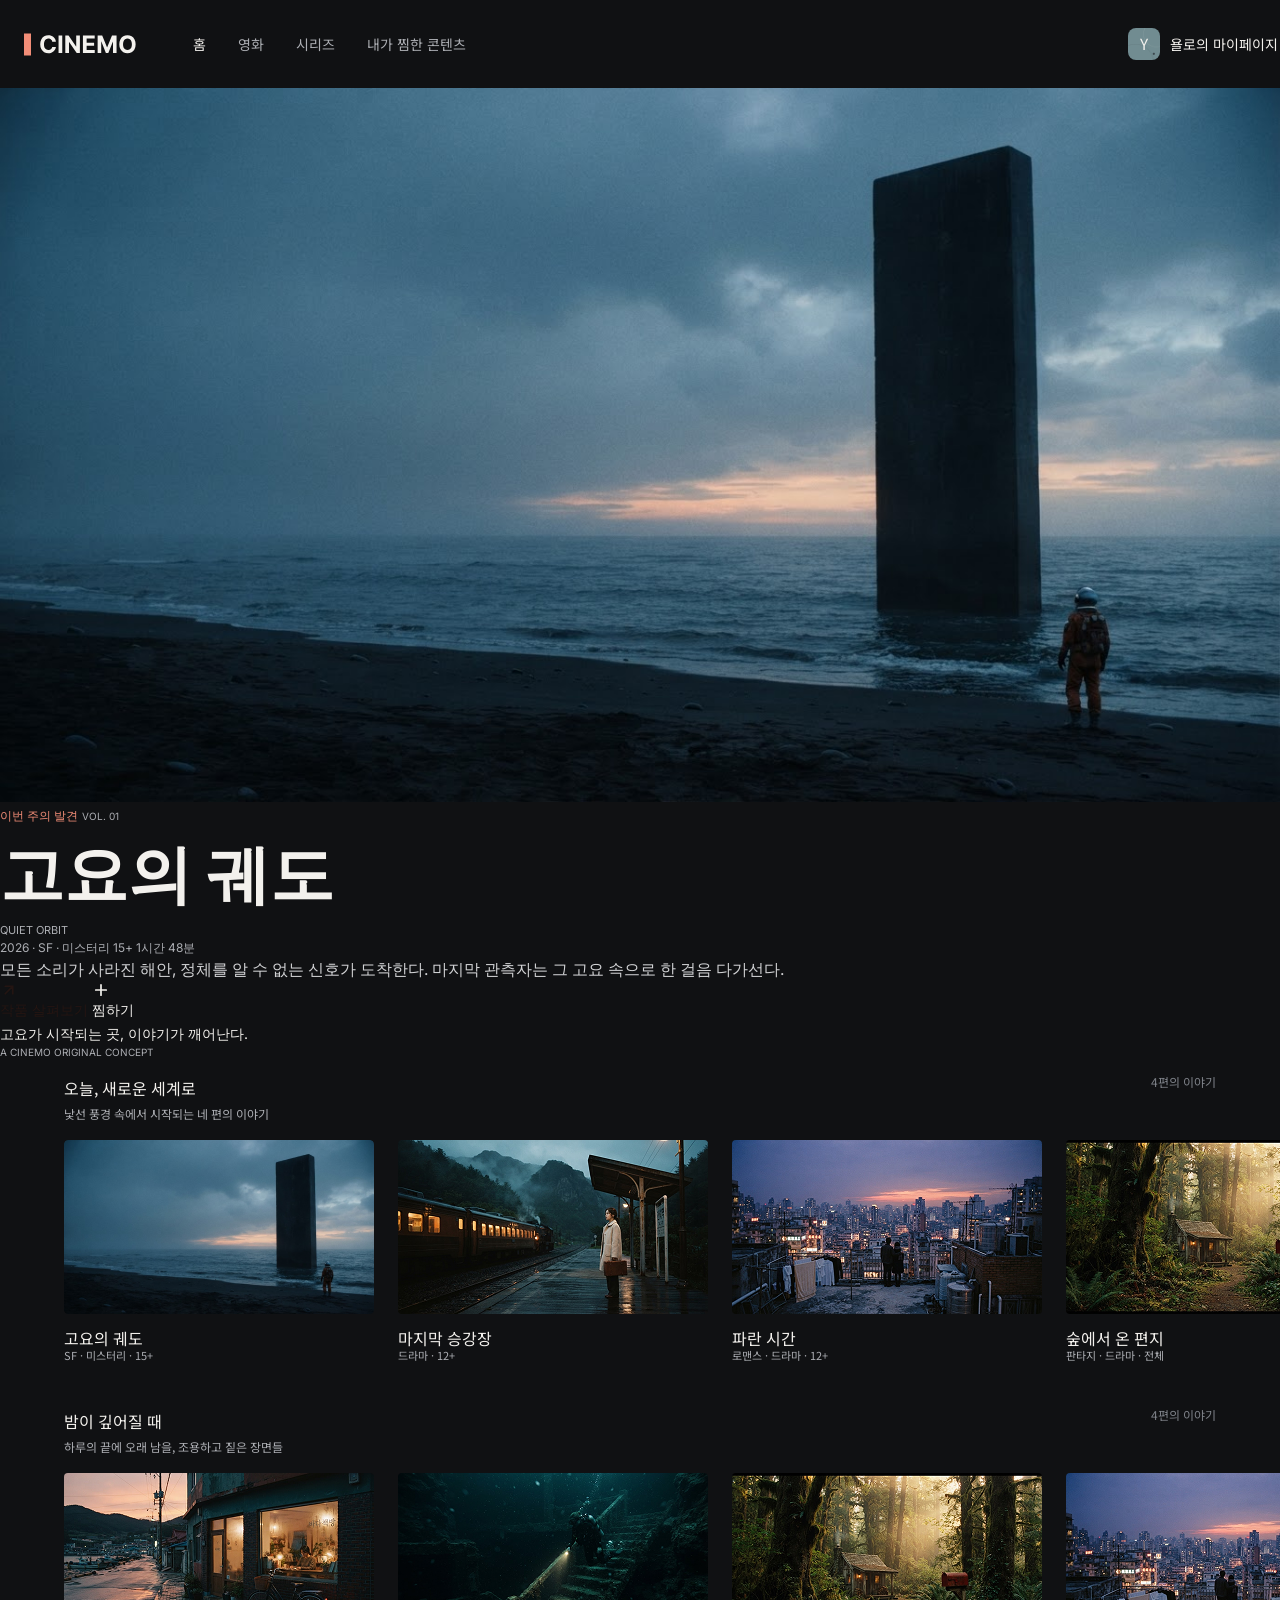
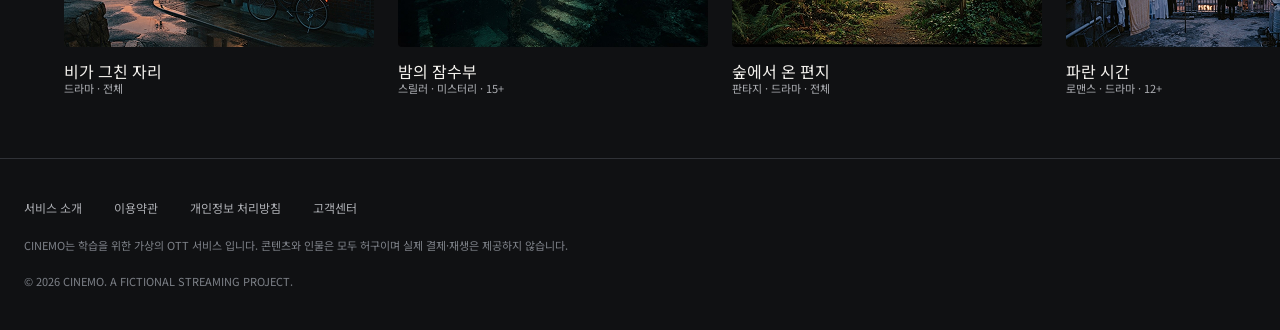
==== index.html @ ec663a76 "Merge pull request #56 from heatherous9/feature/revise4 Feature/revise4" ====
<!doctype html>
<html lang="ko">
  <head>
    <meta charset="UTF-8" />
    <meta name="viewport" content="width=device-width, initial-scale=1.0" />
    <title>Cinemo - Home</title>
    <link rel="stylesheet" href="./styles/reset.css" />
    <link rel="stylesheet" href="./styles/style.css" />
    <link rel="preconnect" href="https://fonts.googleapis.com" />
    <link rel="preconnect" href="https://fonts.gstatic.com/" crossorigin />
    <link
      href="https://fonts.googleapis.com/css2?family=Noto+Sans+KR:wght@400;500;600;700&display=swap"
      rel="stylesheet"
    />
    <link
      href="https://fonts.googleapis.com/css2?family=Inter:wght@400;500;600;700&display=swap"
      rel="stylesheet"
    />
  </head>
  <body>
    <header class="header">
      <div class="header-inner-container">
        <div class="header-head">
          <h1>
            <a href="./index.html" class="logo">
              <svg
                width="113"
                height="29"
                viewBox="0 0 113 29"
                fill="none"
                xmlns="http://www.w3.org/2000/svg"
              >
                <g clip-path="url(#clip0_2_7494)">
                  <rect y="3.5" width="7" height="22" fill="#F28D77" />
                  <path
                    d="M31.9176 11.6562H28.1847C28.1165 11.1733 27.9773 10.7443 27.767 10.3693C27.5568 9.98864 27.2869 9.66477 26.9574 9.39773C26.6278 9.13068 26.2472 8.92614 25.8153 8.78409C25.3892 8.64205 24.9261 8.57102 24.4261 8.57102C23.5227 8.57102 22.7358 8.79545 22.0653 9.24432C21.3949 9.6875 20.875 10.3352 20.5057 11.1875C20.1364 12.0341 19.9517 13.0625 19.9517 14.2727C19.9517 15.517 20.1364 16.5625 20.5057 17.4091C20.8807 18.2557 21.4034 18.8949 22.0739 19.3267C22.7443 19.7585 23.5199 19.9744 24.4006 19.9744C24.8949 19.9744 25.3523 19.9091 25.7727 19.7784C26.1989 19.6477 26.5767 19.4574 26.9062 19.2074C27.2358 18.9517 27.5085 18.642 27.7244 18.2784C27.946 17.9148 28.0994 17.5 28.1847 17.0341L31.9176 17.0511C31.821 17.8523 31.5795 18.625 31.1932 19.3693C30.8125 20.108 30.2983 20.7699 29.6506 21.3551C29.0085 21.9347 28.2415 22.3949 27.3494 22.7358C26.4631 23.071 25.4602 23.2386 24.3409 23.2386C22.7841 23.2386 21.392 22.8864 20.1648 22.1818C18.9432 21.4773 17.9773 20.4574 17.267 19.1222C16.5625 17.7869 16.2102 16.1705 16.2102 14.2727C16.2102 12.3693 16.5682 10.75 17.2841 9.41477C18 8.07955 18.9716 7.0625 20.1989 6.36364C21.4261 5.65909 22.8068 5.30682 24.3409 5.30682C25.3523 5.30682 26.2898 5.44886 27.1534 5.73295C28.0227 6.01705 28.7926 6.43182 29.4631 6.97727C30.1335 7.51704 30.679 8.17898 31.0994 8.96307C31.5256 9.74716 31.7983 10.6449 31.9176 11.6562ZM38.2543 5.54545V23H34.5639V5.54545H38.2543ZM55.8899 5.54545V23H52.7024L45.1087 12.0142H44.9808V23H41.2905V5.54545H44.5291L52.0632 16.5227H52.2166V5.54545H55.8899ZM58.9389 23V5.54545H70.7003V8.58807H62.6293V12.7472H70.0952V15.7898H62.6293V19.9574H70.7344V23H58.9389ZM73.6342 5.54545H78.1854L82.9922 17.2727H83.1967L88.0035 5.54545H92.5547V23H88.9751V11.6392H88.8303L84.3132 22.9148H81.8757L77.3587 11.5966H77.2138V23H73.6342V5.54545ZM111.635 14.2727C111.635 16.1761 111.274 17.7955 110.553 19.1307C109.837 20.4659 108.859 21.4858 107.621 22.1903C106.388 22.8892 105.001 23.2386 103.462 23.2386C101.911 23.2386 100.518 22.8864 99.2855 22.1818C98.0526 21.4773 97.0781 20.4574 96.3622 19.1222C95.6463 17.7869 95.2884 16.1705 95.2884 14.2727C95.2884 12.3693 95.6463 10.75 96.3622 9.41477C97.0781 8.07955 98.0526 7.0625 99.2855 6.36364C100.518 5.65909 101.911 5.30682 103.462 5.30682C105.001 5.30682 106.388 5.65909 107.621 6.36364C108.859 7.0625 109.837 8.07955 110.553 9.41477C111.274 10.75 111.635 12.3693 111.635 14.2727ZM107.893 14.2727C107.893 13.0398 107.709 12 107.339 11.1534C106.976 10.3068 106.462 9.66477 105.797 9.22727C105.132 8.78977 104.354 8.57102 103.462 8.57102C102.57 8.57102 101.791 8.78977 101.126 9.22727C100.462 9.66477 99.9446 10.3068 99.5753 11.1534C99.2116 12 99.0298 13.0398 99.0298 14.2727C99.0298 15.5057 99.2116 16.5455 99.5753 17.392C99.9446 18.2386 100.462 18.8807 101.126 19.3182C101.791 19.7557 102.57 19.9744 103.462 19.9744C104.354 19.9744 105.132 19.7557 105.797 19.3182C106.462 18.8807 106.976 18.2386 107.339 17.392C107.709 16.5455 107.893 15.5057 107.893 14.2727Z"
                    fill="#F3F1ED"
                  />
                </g>
                <defs>
                  <clipPath id="clip0_2_7494">
                    <rect width="113" height="29" fill="white" />
                  </clipPath>
                </defs>
              </svg>
            </a>
          </h1>
          <nav class="main-list">
            <ul>
              <li><a href="./index.html">홈</a></li>
              <li><a href="#">영화</a></li>
              <li><a href="#">시리즈</a></li>
              <li><a href="./mypage.html">내가 찜한 콘텐츠</a></li>
            </ul>
          </nav>
        </div>
        <div class="main-mypage">
          <a href="./mypage.html" class="mypages">
            <div class="pageimg">
              <img src="./assets/avatar.png" alt="" class="mypageimg" />
              <p>Y</p>
            </div>
            <p>욜로의 마이페이지</p>
          </a>
        </div>
      </div>
    </header>
    <main>
      <section class="hero">
        <img
          class="hero-image"
          src="./assets/main-banner.jpg"
          alt="검은 구조물이 바다 위에 서 있는 영화 메인 이미지"
        />
        <div class="week">
          <span>이번 주의 발견</span>
          <span>VOL. 01</span>
        </div>

        <div class="hero-content">
          <h2>고요의 궤도</h2>
          <p>QUIET ORBIT</p>
        </div>

        <div class="hero-intro">
          <span>2026 · SF · 미스터리</span>
          <span>15+</span>
          <span>1시간 48분</span>
        </div>

        <p class="topic">
          모든 소리가 사라진 해안, 정체를 알 수 없는 신호가 도착한다. 마지막
          관측자는 그 고요 속으로 한 걸음 다가선다.
        </p>

        <div class="two-button">
          <button type="button" class="one-tton">
            <svg
              width="18"
              height="18"
              viewBox="0 0 18 18"
              fill="none"
              xmlns="http://www.w3.org/2000/svg"
            >
              <path
                d="M12.7494 12.7494V5.2506H5.25061M12.7494 5.2506L5.25061 12.7494"
                stroke-width="1.7"
                stroke-linecap="round"
                stroke="#241512"
              />
            </svg>
            작품 살펴보기
          </button>
          <button type="button" class="tow-tton">
            <svg
              width="18"
              height="18"
              viewBox="0 0 18 18"
              fill="none"
              xmlns="http://www.w3.org/2000/svg"
            >
              <path
                d="M3.74939 9H8.99999M8.99999 9H14.2506M8.99999 9V3.7494M8.99999 9V14.2506"
                stroke-width="1.7"
                stroke-linecap="round"
                stroke="#F3F1ED"
              />
            </svg>
            찜하기
          </button>
        </div>

        <div class="quiet-story">
          <span>고요가 시작되는 곳, 이야기가 깨어난다.</span>
          <p>A CINEMO ORIGINAL CONCEPT</p>
        </div>
      </section>
      <section class="collections">
        <div class="collection-group">
          <div class="collection-heading">
            <div>
              <h3>오늘, 새로운 세계로</h3>
              <p>낯선 풍경 속에서 시작되는 네 편의 이야기</p>
            </div>
            <span>4편의 이야기</span>
          </div>

          <ul class="collection-list">
            <li class="collection-item">
              <img src="./assets/quiet-orbit.png" alt="고요의 궤도" />
              <h4>고요의 궤도</h4>
              <p>SF · 미스터리 · 15+</p>
            </li>

            <li class="collection-item">
              <img src="./assets/last-station.png" alt="마지막 승강장" />
              <h4>마지막 승강장</h4>
              <p>드라마 · 12+</p>
            </li>

            <li class="collection-item">
              <img src="./assets/blue-time.png" alt="파란 시간" />
              <h4>파란 시간</h4>
              <p>로맨스 · 드라마 · 12+</p>
            </li>

            <li class="collection-item">
              <img src="./assets/forest-letter.png" alt="숲에서 온 편지" />
              <h4>숲에서 온 편지</h4>
              <p>판타지 · 드라마 · 전체</p>
            </li>
          </ul>
        </div>

        <div class="collection-group">
          <div class="collection-heading">
            <div>
              <h3>밤이 깊어질 때</h3>
              <p>하루의 끝에 오래 남을, 조용하고 짙은 장면들</p>
            </div>
            <span>4편의 이야기</span>
          </div>

          <ul class="collection-list">
            <li class="collection-item">
              <img src="./assets/rainy-street.png" alt="비가 그친 자리" />
              <h4>비가 그친 자리</h4>
              <p>드라마 · 전체</p>
            </li>

            <li class="collection-item">
              <img src="./assets/night-driver.png" alt="밤의 잠수부" />
              <h4>밤의 잠수부</h4>
              <p>스릴러 · 미스터리 · 15+</p>
            </li>

            <li class="collection-item">
              <img src="./assets/forest-letter.png" alt="숲에서 온 편지" />
              <h4>숲에서 온 편지</h4>
              <p>판타지 · 드라마 · 전체</p>
            </li>

            <li class="collection-item">
              <img src="./assets/blue-time.png" alt="파란 시간" />
              <h4>파란 시간</h4>
              <p>로맨스 · 드라마 · 12+</p>
            </li>
          </ul>
        </div>
      </section>
    </main>
    <footer id="footer">
      <div class="footer-container">
        <nav class="footer-list">
          <ul>
            <li><a href="#">서비스 소개</a></li>
            <li><a href="#">이용약관</a></li>
            <li><a href="#">개인정보 처리방침</a></li>
            <li><a href="#">고객센터</a></li>
          </ul>
        </nav>
        <p>
          CINEMO는 학습을 위한 가상의 OTT 서비스 입니다. 콘텐츠와 인물은 모두
          허구이며 실제 결제·재생은 제공하지 않습니다.
        </p>
        <p>© 2026 CINEMO. A FICTIONAL STREAMING PROJECT.</p>
      </div>
    </footer>
  </body>
</html>
---- styles/style.css ----
:root {
  --max-width: 1314px;
}

.header {
  padding: 0 24px;
}
.header-inner-container {
  display: flex;
  align-items: center;
  justify-content: space-between;
  max-width: var(--max-width);
  width: 100%;
  margin: 0 auto;
  gap: 56px;
  height: 88px;
}
.header-head {
  display: flex;
  align-items: center;
  width: 100%;
  gap: 56px;
}
.main-list ul {
  display: flex;
  align-items: center;
  font-size: 14px;
  gap: 32px;
  list-style: none;
  padding: 0;
  margin: 0;
  color: #acaeb3;
  font-family: Noto Sans KR;
}

.main-list li:first-child a {
  color: #f3f1ed;
}
.main-list a {
  color: inherit;
  text-decoration: none;
}
.main-list a:hover {
  color: #f3f1ed;
  text-decoration: none;
}
.mypages {
  list-style: none;
  color: #f3f1ed;
  font-family: Noto Sans KR;
  font-size: 14px;
}
.main-mypage a {
  display: flex;
  align-items: center;
  gap: 10px;
  text-decoration: none;
}
.main-mypage a:hover {
  text-decoration: none;
}
.mypageimg {
  width: 32px;
  height: 32px;
  border-radius: 8px;
}
.pageimg {
  position: relative;
  width: 32px;
  height: 32px;
  flex-shrink: 0;
}
.mypageimg + p {
  font-size: 15.36px;
  font-family: Noto Sans KR;
  color: #f3f1ed;
  position: absolute;
  top: 50%;
  left: 50%;
  transform: translate(-50%, -50%);
}
.mypages p {
  flex-shrink: 0;
}
.my-pages {
  color: #f28d77;
  list-style: none;
  font-family: Noto Sans KR;
  font-size: 14px;
}
.my-pages p {
  flex-shrink: 0;
}

#footer {
  font-family: Noto Sans KR;
  width: 100%;
  display: flex;
  border-top: 1px solid #303237;
  padding: 40px 24px;
}
#footer-profile {
  display: flex;
  justify-content: center;
  width: 100%;
  font-family: "Noto Sans KR", sans-serif;
  padding-bottom: 75px;
  color: #7e8289;
}
.footer-text {
  text-align: center;
}

.footer-container {
  display: flex;
  flex-direction: column;
  max-width: var(--max-width);
  margin: auto;
  width: 100%;
  gap: 20px;
  font-size: 11px;
  color: #7e8289;
}
.footer-container p {
  font-family: Noto Sans KR;
  font-size: 11px;
}

.footer-list a:hover {
  color: #f3f1ed;
  text-decoration: none;
}
.footer-list a {
  color: inherit;
  text-decoration: none;
}
.profile-footer {
  font-family: Noto Sans KR;
  color: #acaeb3;
}
.footer-list ul {
  display: flex;
  align-items: center;
  gap: 32px;
  list-style: none;
  padding: 0;
  font-size: 12px;
  color: #acaeb3;
}

@media (min-width: 320px) and (max-width: 767px) {
  .header-head {
    width: 100%;
  }
  .main-list ul {
    gap: 16px;
    font-size: 13px;
  }
  .mypages {
    font-size: 12px;
  }
  .mypageimg {
    width: 32px;
    height: 32px;
    position: relative;
  }
  .mypageimg + p {
    font-size: 12px;
    top: 50%;
    left: 50%;
    position: absolute;
    transform: translate(-50%, -50%);
  }
  .mypages > p {
    display: none;
  }
  #footer {
    font-size: 12px;
    gap: 20px;
    margin-left: 24px;
    margin-right: 24px;
    margin-top: 32px;
    margin-bottom: 32px;
  }
  footer-list ul {
    font-size: 10px;
    display: flex;
    flex-direction: column;
  }
}
/* 헤더푸터 CSS끝 */

body {
  background-color: #101113;
}

.account-settings {
  display: flex;
  flex-direction: column;
  gap: 24px;
}

.collections {
  width: 100%;
  padding: 16px 0 64px;
  background-color: #101113;
  color: #f3f1ed;
  font-family: "Noto Sans KR", sans-serif;
}

.account-settings h3 {
  margin: 0;
  font-size: 24px;
  font-weight: 700;
}

.settings-group {
  display: flex;
  flex-direction: column;
  margin: 0;
  padding: 0;
  list-style: none;
  border-top: 1px solid #303237;
}

.settings-list {
  display: flex;
  flex-direction: row;
  align-items: center;
  gap: 24px;
  padding: 24px 0;
  border-bottom: 1px solid #303237;
}

.account-setting-row {
  display: flex;
  flex-direction: row;
  align-items: center;
  flex: 1;
}

.account-setting-row p {
  margin: 0;
  font-size: 14px;
  font-weight: 400;
}

.account-setting-row p:first-child {
  width: 180px;
  height: 17px;
  color: #acaeb3;
}

.account-setting-row p:nth-child(2) {
  flex: 1;
  height: 17px;
  color: #f3f1ed;
}

.settings-list a {
  padding: 0;
  width: 24px;
  height: 16px;
  font-size: 13px;
  color: #f28d77;
  text-decoration: none;
}

.session-actions {
  display: flex;
  flex-direction: row;
  justify-content: space-between;
  align-items: center;
}

.session-actions p {
  margin: 0;
  font-weight: 400;
  color: #7e8289;
  font-size: 11px;
}

.session-actions a {
  padding: 0;
  color: #acaeb3;
  font-size: 13px;
  font-weight: 400;
  text-decoration: none;
}

.settings-list a:hover {
  opacity: 0.5;
}

.session-actions a:hover {
  opacity: 0.5;
}

@media (min-width: 768px) and (max-width: 1023px) {
  .settings-list {
    gap: 16px;
    padding: 20px 0;
  }
}

@media (min-width: 320px) and (max-width: 767px) {
  .account-settings {
    gap: 16px;
  }

  .account-settings h2 {
    font-size: 20px;
  }

  .settings-list {
    gap: 12px;
    padding: 20px 0;
  }

  .account-setting-row {
    flex-direction: column;
    align-items: flex-start;
    gap: 6px;
  }

  .account-setting-row p:first-child {
    font-size: 13px;
  }

  .account-setting-row p:nth-child(2) {
    font-size: 14px;
  }
}

.collections .collection-group + .collection-group {
  margin-top: 48px;
}

.collections .collection-heading {
  display: flex;
  justify-content: space-between;
  align-items: flex-start;
  padding: 0 64px;
  margin-bottom: 20px;
}

.collections .collection-heading h2 {
  font-size: 24px;
  font-weight: 700;
  line-height: 1;
  color: #f3f1ed;
}

.collections .collection-heading p {
  margin-top: 8px;
  font-size: 12px;
  font-weight: 400;
  line-height: 1;
  color: #acaeb3;
}

.collections .collection-heading span {
  font-size: 12px;
  font-weight: 400;
  line-height: 1;
  color: #7e8289;
}

.collections .collection-list {
  display: flex;
  gap: 24px;
  padding: 0 64px;
  overflow-x: hidden;
  overflow-y: hidden;
  scrollbar-color: #7e8289 #101113;
  scrollbar-width: thin;
  list-style: none;
}

.collections .collection-item {
  display: flex;
  flex-direction: column;
  width: 310px;
  flex-shrink: 0;
}

.collections .collection-item img {
  display: block;
  width: 310px;
  height: 174px;
  object-fit: cover;
  border-radius: 4px;
  margin-bottom: 12px;
  transition: opacity 0.3s;
}

.collections .collection-item h3 {
  font-size: 16px;
  font-weight: 500;
  line-height: 1;
  color: #f3f1ed;
  margin-bottom: 4px;
}

.collections .collection-item p {
  font-size: 11px;
  font-weight: 400;
  line-height: 1;
  color: #acaeb3;
}

.collections .collection-item:hover > img {
  opacity: 0.5;
}

/* 태블릿: 768~1023px */
@media (max-width: 1023px) {
  .collections .collection-group + .collection-group {
    margin-top: 40px;
  }

  .collections .collection-heading h2 {
    font-size: 20px;
  }

  .collections .collection-heading {
    padding: 0 40px;
    margin-bottom: 16px;
  }

  .collections .collection-list {
    padding: 0 40px 36px;
    overflow-x: auto;
    min-height: 250px;
  }
}

/*모바일320-767*/
@media (max-width: 767px) {
  .collections {
    padding: 8px 0 40px;
  }

  .collections .collection-group + .collection-group {
    margin-top: 36px;
  }

  .collections .collection-heading {
    padding: 0 24px;
    margin-bottom: 18px;
  }

  .collections .collection-heading p {
    margin-top: 8px;
  }

  .collections .collection-list {
    gap: 16px;
    padding: 0 24px 18px;
    overflow-x: auto;
  }

  .collections .collection-item {
    width: 240px;
    margin-bottom: 18px;
  }

  .collections .collection-item img {
    width: 240px;
    height: 135px;
  }
}

body {
  background-color: #101113;
  color: #f3f1ed;
}

.profile-intro {
  text-align: center;
  display: flex;
  flex-direction: column;
  align-items: center;
  gap: 56px;
  margin-left: 64px;
}
.title {
  font-family: Inter;
  font-weight: 400;
  font-style: Regular;
  font-size: 11px;

  color: #f28d77;
}
.intro {
  font-family: Noto Sans KR;
  font-weight: 700;
  font-style: Bold;
  font-size: 40px;
}
.description {
  font-family: Noto Sans KR;
  font-weight: 400;
  font-style: Regular;
  font-size: 15px;
  line-height: 170%;
  letter-spacing: 0%;
}
.profile-area {
  display: flex;
  flex-direction: column;
  gap: 4px;
}

.profile-intro h2 {
  font-size: 10px;
  margin-bottom: 12px;
  display: block;
  color: #f28d77;
}
.profile-intro-p1 {
  font-size: 40px;
  font-weight: 700;
  line-height: 100%;
}
.profile-intro-p2 {
  font-size: 15px;
  font-weight: 400;
  line-height: 180%;
}
.profile-card {
  position: relative;
  width: 152px;
  height: 152px;
  border-radius: 8px;
  background: #7b8c75;
  isolation: isolate;
  display: flex;
  flex-direction: column;
  align-items: center;
  justify-content: center;
  padding: 0px;
}

.profile-initial {
  position: absolute;
  top: 50%;
  left: 50%;
  transform: translate(-50%, -50%);
  font-size: 64px;
  font-weight: 500;
  color: #f3f1ed;
  z-index: 1;
  font-family: "Inter", sans-serif;
}

.profile-name {
  font-size: 18px;
  font-weight: 600;
  color: #f3f1ed;
  margin-top: 12px;
}
.profile-description {
  font-size: 14px;
  font-weight: 400;
  color: #f3f1ed;
  margin-top: 4px;
}
.profile-link {
  text-decoration: none;
  display: flex;
  flex-direction: column;
  align-items: center;
  text-decoration: none;
  cursor: pointer;
}
.profile-link:hover {
  transform: translateY(-6px);
}
.profile-link > div:last-child {
  display: flex;
  flex-direction: column;
  align-items: center;
  gap: 4px;
}
.profile-container {
  display: flex;
  flex-direction: column;
  align-items: center;
  text-align: center;
  width: 100%;
  max-width: 1314px;
  min-height: 710x;
  justify-content: center;
  height: calc(100vh - 230px);
}
.profile-eyebrow {
  font-size: 10px;
  font-weight: 400;
  color: #f28d77;
  text-transform: uppercase;
  line-height: 12px;

  width: 92px;
  height: 12px;
}
.profile-container .profile-eyebrow {
  margin: 0 0 12px 0;
  color: #f28d77;
  font-size: 10px;
  font-weight: 400;
  text-transform: uppercase;
}
.profile-list {
  text-align: center;
  display: grid;
  grid-template-columns: repeat(4, 1fr);
  gap: 40px;
  margin: 0 0 40px 0;
  justify-items: center;
}
.profile-title {
  font-size: 32px;
  font-weight: 700;
  color: #f3f1ed;
  font-weight: 700;
  font-size: 40px;
  line-height: 48px;

  width: 100%;
  max-width: 1312px;
  height: 48px;
}
.profile-container .profile-title {
  font-size: 32px;
  font-weight: 700;
  margin: 0 0 8px 0;
  line-height: 1.2;
  color: #f3f1ed;
}
.profile-options {
  display: flex;
  flex-direction: column;
  align-items: center;
  width: 100%;
  gap: 8px;
  margin-top: 8px;
}
.profile-description {
  font-size: 14px;
  font-weight: 400;
  color: #acaeb3;
  line-height: 170%;

  width: 100%;
  max-width: 1312px;
  height: 27px;
}
.profile-container > .profile-description {
  font-size: 14px;
  color: #acaeb3;
  margin: 0 0 40px 0;
}
.profile-list li {
  display: flex;
  flex-direction: column;
  align-items: center;
  font-size: 14px;
  gap: 32px;
  list-style: none;

  padding: 0;
  margin: 0;
  color: #acaeb3;
  font-family: Noto Sans KR;
}

.profile-avatar {
  position: relative;
}
.profile-image {
  width: 100%;
  height: 100%;
  object-fit: contain;
}
.my-page-main {
  padding: 56px 24px 64px;
}
.my-cinemo {
  margin-bottom: 40px;
  display: flex;
  flex-direction: column;
  gap: 12px;
}
.my-cinemo .my-cinemo-eyebrow {
  margin: 0;
  color: #f28d78;
  font-size: 10px;
  font-weight: 400;
  text-transform: uppercase;
}
.my-cinemo .my-cinemo-title {
  font-size: 32px;
  font-weight: 700;
  margin: 0 0 8px 0;
  line-height: 1.2;
}
.my-cinemo-description {
  color: #acaeb3;
  font-size: 15px;
}
.my-profile-box {
  background-color: #303237;
  border-radius: 12px;
  padding: 32px;
  display: flex;
  align-items: center;
  justify-content: space-between;
  margin-bottom: 64px;
}

.my-profile-avatar {
  background: url("../assets/Avatar-yolo.png") center / contain no-repeat;
  width: 80px;
  height: 80px;
  flex-shrink: 0;
  display: flex;
  justify-content: center;
  align-items: center;
}
.my-profile-image {
  display: block;
  width: 100%;
  height: 100%;
}
.my-profile-initial {
  font-size: 43px;
  color: #f3f1ed;
}

.profile-avatar .profile-image {
  display: block;
  width: 100%;
  height: 100%;
  object-fit: contain;
}
.profile-avatar .avartar-initial {
  position: absolute;
  top: 50%;
  left: 50%;
  transform: translate(-50%, -50%);
  z-index: 1;
}
.avartar-initial {
  display: flex;
  justify-content: center;
  align-items: center;
  gap: 10px;
  text-decoration: none;
}
.my-profile-box {
  border-radius: 4px;
  background-color: #1a1c1f;
  gap: 28px;
  display: flex;
}
.my-profile-box .profile-area {
  display: flex;
  flex-direction: column;
  gap: 4px;
  flex: 1;
  margin-left: 20px;
}
.profile-user-container {
  display: flex;
  gap: 12px;
  align-items: center;
}
.profile-user-name {
  font-size: 28px;
  font-weight: 700;
  color: #f3f1ed;
}
.profile-user-type {
  font-size: 11px;
  color: #f28d77;
}
.profile-user-note {
  font-size: 13px;
  color: #acaeb3;
}
.profile-user-status {
  font-size: 11px;
  color: #7e8289;
}
/* media쿼리에 width:100% 넣어야함. 자식svg display none되게*/
.my-profile-btn-container {
  display: flex;
  justify-content: space-between;
  align-items: center;
  gap: 12px;
}
/* 미디어쿼리 mobile에서는 디스플레이 block이 되어야 함 */
.my-profile-btn-container .profile-user-status {
  display: none;
}

.profile-change-btn {
  display: flex;
  gap: 8px;
  height: 48px;
  padding: 0 22px;
  align-items: center;
  border: 1px solid #303237;
  border-radius: 4px;
}
.bt-profile-setting {
  display: block;
  margin-left: auto;
  margin-right: auto;
}
body {
  background-color: #101113;
  color: #f3f1ed;
}
.bt-profile-setting {
  background-color: transparent;
  border: 1px solid #f3f1ed;
  color: #f3f1ed;
  width: 138px;
  height: 48px;
  display: flex;
  align-items: center;
  justify-content: center;
  gap: 8px;
  padding: 0 16px;
  border-radius: 4px;
  cursor: pointer;
  font-family: "Noto Sans KR", sans-serif;
  font-weight: 700;
  font-size: 14px;
}

.bt-icon {
  width: 16px;
  height: 16px;
  object-fit: contain;
}
.bt-manage {
  box-sizing: border-box;
  display: inline-flex;
  flex-direction: row;
  justify-content: center;
  align-items: center;

  gap: 8px;
  padding: 0 22px;

  width: 138px;
  height: 48px;
  border: 1px solid #303237;
  background-color: #1a1c1f;
  border-radius: 4px;

  color: #f3f1ed;
  text-decoration: none;
  font-size: 14px;
  transition:
    background-color 0.2s border-color 0.2s,
    color 0.2s;
  white-space: nowrap;
}

.btn-manage:hover {
  background-color: #1a1c1f;
  border-color: #acaeb3;
}
.btn-manage span {
  font-family: "Noto Sans KR", sans-serif;
  font-weight: 700;
  font-size: 14px;
  line-height: 17px;
  color: #f3f1ed;
}
.font-inter {
  font-family: "Inter", sans-serif;
}

/* section2 css시작 */
.hero {
  font-family: "Noto Sans KR;", Inter;
}
.week span:first-child {
  color: #f28d77;
  font-size: 12px;
}
.week span:last-child {
  color: #acaeb3;
  font-family: Inter;
  font-size: 10px;
}
.hero-content h2 {
  font-size: 64px;
  color: #f3f1ed;
  font-weight: bold;
}
.hero-content p {
  color: #acaeb3;
  font-size: 11px;
}
.hero-intro {
  font-size: 12px;
  color: #acaeb3;
}
.topic {
  font-size: 16px;
  color: #d2d3d5;
}
.one-tton {
  color: #241512;
  font-size: 14px;
}
.tow-tton {
  font-size: 14px;
  color: #f3f1ed;
}
.quiet-story span {
  font-size: 14px;
  color: #f3f1ed;
}
.quiet-story p {
  font-size: 10px;
  color: #acaeb3;
  font-family: Inter;
}
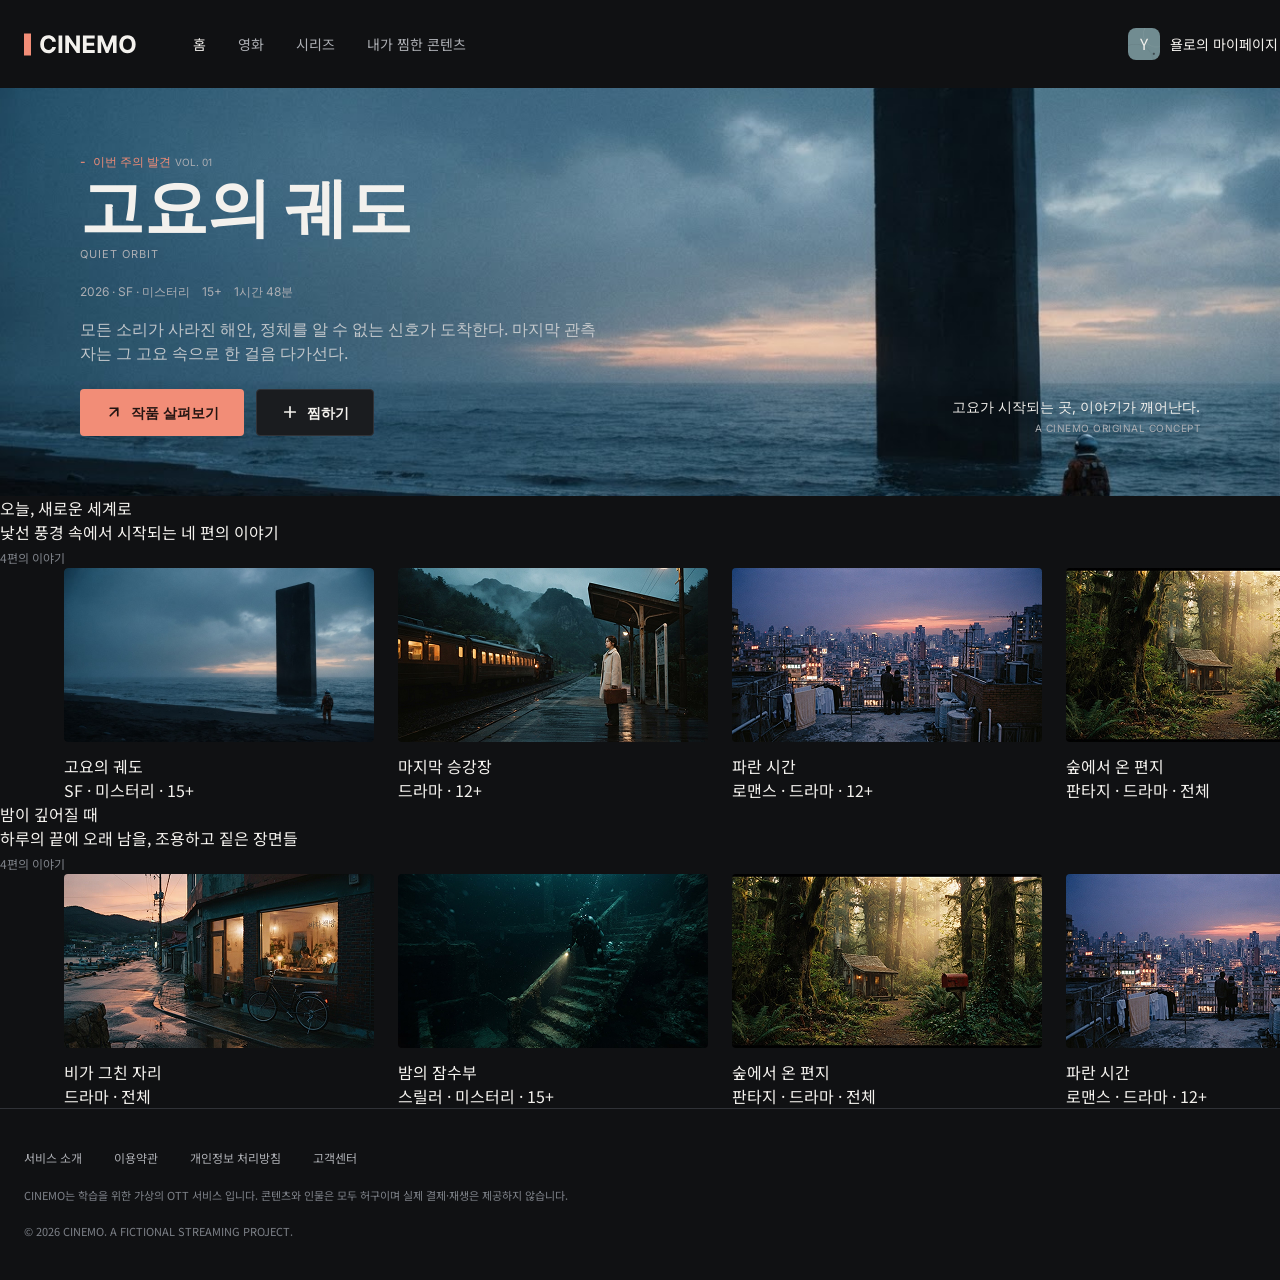
==== commit 4c16ad72: "main section2 html,css,미디어쿼리 수정1차" ====
--- a/index.html
+++ b/index.html
@@ -66,35 +66,35 @@
       </div>
     </header>
     <main>
-      <section class="hero">
+      <section class="main-hero">
         <img
-          class="hero-image"
+          class="main-hero-image"
           src="./assets/main-banner.jpg"
           alt="검은 구조물이 바다 위에 서 있는 영화 메인 이미지"
         />
-        <div class="week">
+        <div class="main-week">
           <span>이번 주의 발견</span>
           <span>VOL. 01</span>
         </div>
 
-        <div class="hero-content">
+        <div class="main-hero-content">
           <h2>고요의 궤도</h2>
           <p>QUIET ORBIT</p>
         </div>
 
-        <div class="hero-intro">
+        <div class="main-hero-intro">
           <span>2026 · SF · 미스터리</span>
           <span>15+</span>
           <span>1시간 48분</span>
         </div>
 
-        <p class="topic">
+        <p class="main-topic">
           모든 소리가 사라진 해안, 정체를 알 수 없는 신호가 도착한다. 마지막
           관측자는 그 고요 속으로 한 걸음 다가선다.
         </p>
 
-        <div class="two-button">
-          <button type="button" class="one-tton">
+        <div class="main-btns">
+          <button type="button" class="main-btn-primary">
             <svg
               width="18"
               height="18"
@@ -111,7 +111,7 @@
             </svg>
             작품 살펴보기
           </button>
-          <button type="button" class="tow-tton">
+          <button type="button" class="main-btn-secondary">
             <svg
               width="18"
               height="18"
@@ -130,7 +130,7 @@
           </button>
         </div>
 
-        <div class="quiet-story">
+        <div class="main-quiet-story">
           <span>고요가 시작되는 곳, 이야기가 깨어난다.</span>
           <p>A CINEMO ORIGINAL CONCEPT</p>
         </div>
--- a/styles/style.css
+++ b/styles/style.css
@@ -200,7 +200,7 @@
   gap: 24px;
 }
 
-.collections {
+.my-collections {
   width: 100%;
   padding: 16px 0 64px;
   background-color: #101113;
@@ -332,31 +332,31 @@
   }
 }
 
-.collections .collection-group + .collection-group {
+.my-collections .collection-group + .collection-group {
   margin-top: 48px;
 }
 
-.collections .collection-heading {
+.my-collections .collection-heading {
   display: flex;
   justify-content: space-between;
-  align-items: flex-start;
-  padding: 0 64px;
-  margin-bottom: 20px;
-}
-
-.collections .collection-heading h2 {
+  align-items: center;
+  margin-bottom: 24px;
+}
+
+.my-collections .collection-heading h3 {
+  margin: 0;
   font-size: 24px;
   font-weight: 700;
   line-height: 1;
   color: #f3f1ed;
 }
 
-.collections .collection-heading p {
-  margin-top: 8px;
+.my-collections .collection-heading p {
+  margin: 0;
   font-size: 12px;
   font-weight: 400;
   line-height: 1;
-  color: #acaeb3;
+  color: #7e8289;
 }
 
 .collections .collection-heading span {
@@ -377,11 +377,24 @@
   list-style: none;
 }
 
+.my-collections .collection-list {
+  display: flex;
+  gap: 24px;
+  padding: 0;
+  margin: 0;
+  list-style: none;
+}
+
 .collections .collection-item {
   display: flex;
   flex-direction: column;
   width: 310px;
   flex-shrink: 0;
+}
+
+.my-collections .collection-item {
+  flex: 1;
+  min-width: 0;
 }
 
 .collections .collection-item img {
@@ -394,22 +407,47 @@
   transition: opacity 0.3s;
 }
 
-.collections .collection-item h3 {
+.my-collections .thumbnail-wrapper img {
+  display: block;
+  width: 100%;
+  height: 100%;
+  object-fit: cover;
+  border-radius: 4px;
+}
+
+.my-collections .collection-item h4 {
+  margin: 0 0 4px;
   font-size: 16px;
   font-weight: 500;
   line-height: 1;
   color: #f3f1ed;
-  margin-bottom: 4px;
-}
-
-.collections .collection-item p {
+}
+
+.my-collections .collection-item p {
+  margin: 0;
   font-size: 11px;
   font-weight: 400;
   line-height: 1;
   color: #acaeb3;
 }
 
-.collections .collection-item:hover > img {
+.my-collections .thumbnail-wrapper {
+  position: relative;
+  width: 100%;
+  aspect-ratio: 16 / 9;
+  margin-bottom: 12px;
+}
+
+.my-collections .item-checkbox {
+  position: absolute;
+  top: 10px;
+  right: 10px;
+  width: 28px;
+  height: 28px;
+  margin: 0;
+}
+
+.my-collections .collection-item:hover > img {
   opacity: 0.5;
 }
 
@@ -887,49 +925,210 @@
 }
 
 /* section2 css시작 */
-.hero {
-  font-family: "Noto Sans KR;", Inter;
-}
-.week span:first-child {
+.main-hero {
+  font-family: "Noto Sans KR;", Inter, sans-serif;
+  position: relative;
+  box-sizing: border-box;
+  display: flex;
+  flex-direction: column;
+  justify-content: flex-end;
+  padding: 60px 80px;
+}
+.main-hero-image {
+  position: absolute;
+  top: 0;
+  left: 0;
+  width: 100%;
+  height: 100%;
+  object-fit: cover;
+  z-index: 1;
+}
+.main-hero::after {
+  content: "";
+  position: absolute;
+  inset: 0;
+  background: linear-gradient(
+    180deg,
+    rgba(16, 17, 19, 0.1) 0% rgba(16, 17, 19, 0.95) 100%
+  );
+  z-index: 1;
+  pointer-events: none;
+}
+.main-hero > *:not(.main-hero-image) {
+  position: relaive;
+  z-index: 2;
+}
+.main-week span:first-child {
   color: #f28d77;
   font-size: 12px;
-}
-.week span:last-child {
-  color: #acaeb3;
-  font-family: Inter;
+  font-weight: 500;
+}
+.main-week span:first-child::before {
+  content: "- ";
+  margin-right: 4px;
+}
+.main-week span:last-child {
+  color: #acaeb3;
+  font-family: Inter, sans-serif;
   font-size: 10px;
 }
-.hero-content h2 {
+/* 영화 제목 및 서브 타이틀 */
+.main-hero-content {
+  margin-bottom: 4px;
+}
+.main-hero-content h2 {
   font-size: 64px;
   color: #f3f1ed;
-  font-weight: bold;
-}
-.hero-content p {
+  font-weight: 700;
+  margin: 0 0 4px 0;
+  line-height: 1.1;
+  letter-spacing: -0.5px;
+}
+.main-hero-content p {
   color: #acaeb3;
   font-size: 11px;
-}
-.hero-intro {
+  letter-spacing: 1px;
+  margin: 0;
+}
+.main-hero-intro {
+  display: flex;
+  gap: 12px;
+  margin: 16px 0;
   font-size: 12px;
   color: #acaeb3;
 }
-.topic {
+/* 줄거리 설명 max-width,line-height,margin,opacity figma 확인 필요 */
+.main-topic {
   font-size: 16px;
   color: #d2d3d5;
-}
-.one-tton {
+  max-width: 520px;
+  line-height: 1.5;
+  margin: 0 0 24px 0;
+  opacity: 0.9;
+}
+
+.main-btns {
+  display: flex;
+  gap: 12px;
+}
+.main-btn-primary,
+.main-btn-secondary {
+  display: flex;
+  align-items: center;
+  justify-content: center;
+  gap: 8px;
+  padding: 12px 24px;
+  border-radius: 4px;
+  border: 1px solid transparent;
+  cursor: pointer;
+  font-weight: 600;
+  font-size: 14px;
+  transition: all 0.2s ease;
+}
+.main-btn-primary {
   color: #241512;
   font-size: 14px;
-}
-.tow-tton {
-  font-size: 14px;
-  color: #f3f1ed;
-}
-.quiet-story span {
-  font-size: 14px;
-  color: #f3f1ed;
-}
-.quiet-story p {
+  background-color: #f28d77;
+}
+.main-btn-primary:hover {
+  filter: brightness(1.08);
+}
+.main-btn-secondary {
+  font-size: 14px;
+  color: #f3f1ed;
+  background-color: #1a1c1f;
+  border-color: #303237;
+}
+.main-btn-secondary:hover {
+  background-color: rgba(255, 255, 255, 0.1);
+}
+.main-quiet-story {
+  position: absolute;
+  right: 80px;
+  bottom: 60px;
+  text-align: right;
+}
+.main-quiet-story span {
+  font-size: 14px;
+  color: #f3f1ed;
+  display: block;
+  margin-bottom: 4px;
+}
+.main-quiet-story p {
   font-size: 10px;
   color: #acaeb3;
-  font-family: Inter;
-}
+  font-family: Inter, sans-serif;
+  margin: 0;
+  letter-spacing: 0.5px;
+}
+@media (min-width: 768px) and (max-width: 1023px) {
+  .main-hero {
+    padding: 40px 40px;
+    min-height: 560px;
+  }
+
+  .main-hero-content h2 {
+    font-size: 48px;
+  }
+  .main-quiet-story {
+    right: 40px;
+    bottom: 40px;
+  }
+}
+
+@media (max-width: 767px) {
+  .main-hero {
+    display: block;
+    padding: 0 0 40px o;
+    min-height: auto;
+  }
+
+  .main-hero::after {
+    display: none;
+  }
+
+  .main-hero-image {
+    position: relative;
+    width: 100%;
+    height: 320px;
+    object-fit: cover;
+  }
+
+  .main-week,
+  .main-hero-content,
+  .main-hero-intro,
+  .main-topic,
+  .main-btns {
+    padding-left: 20px;
+    padding-right: 20px;
+  }
+
+  .main-week {
+    margin-top: 24px;
+  }
+
+  .main-hero-content h2 {
+    font-size: 34px;
+  }
+
+  .main-btns {
+    display: flex;
+    gap: 8px;
+  }
+
+  .main-btn-primary,
+  .main-btn-secondary {
+    flex: 1;
+    padding: 12px 16px;
+  }
+
+  .main-quiet-story {
+    position: relative;
+    right: auto;
+    bottom: auto;
+    text-align: left;
+    margin: 32px 20px 0 20px;
+    padding-top: 20px;
+    border-top: 1px solid #303237;
+  }
+}
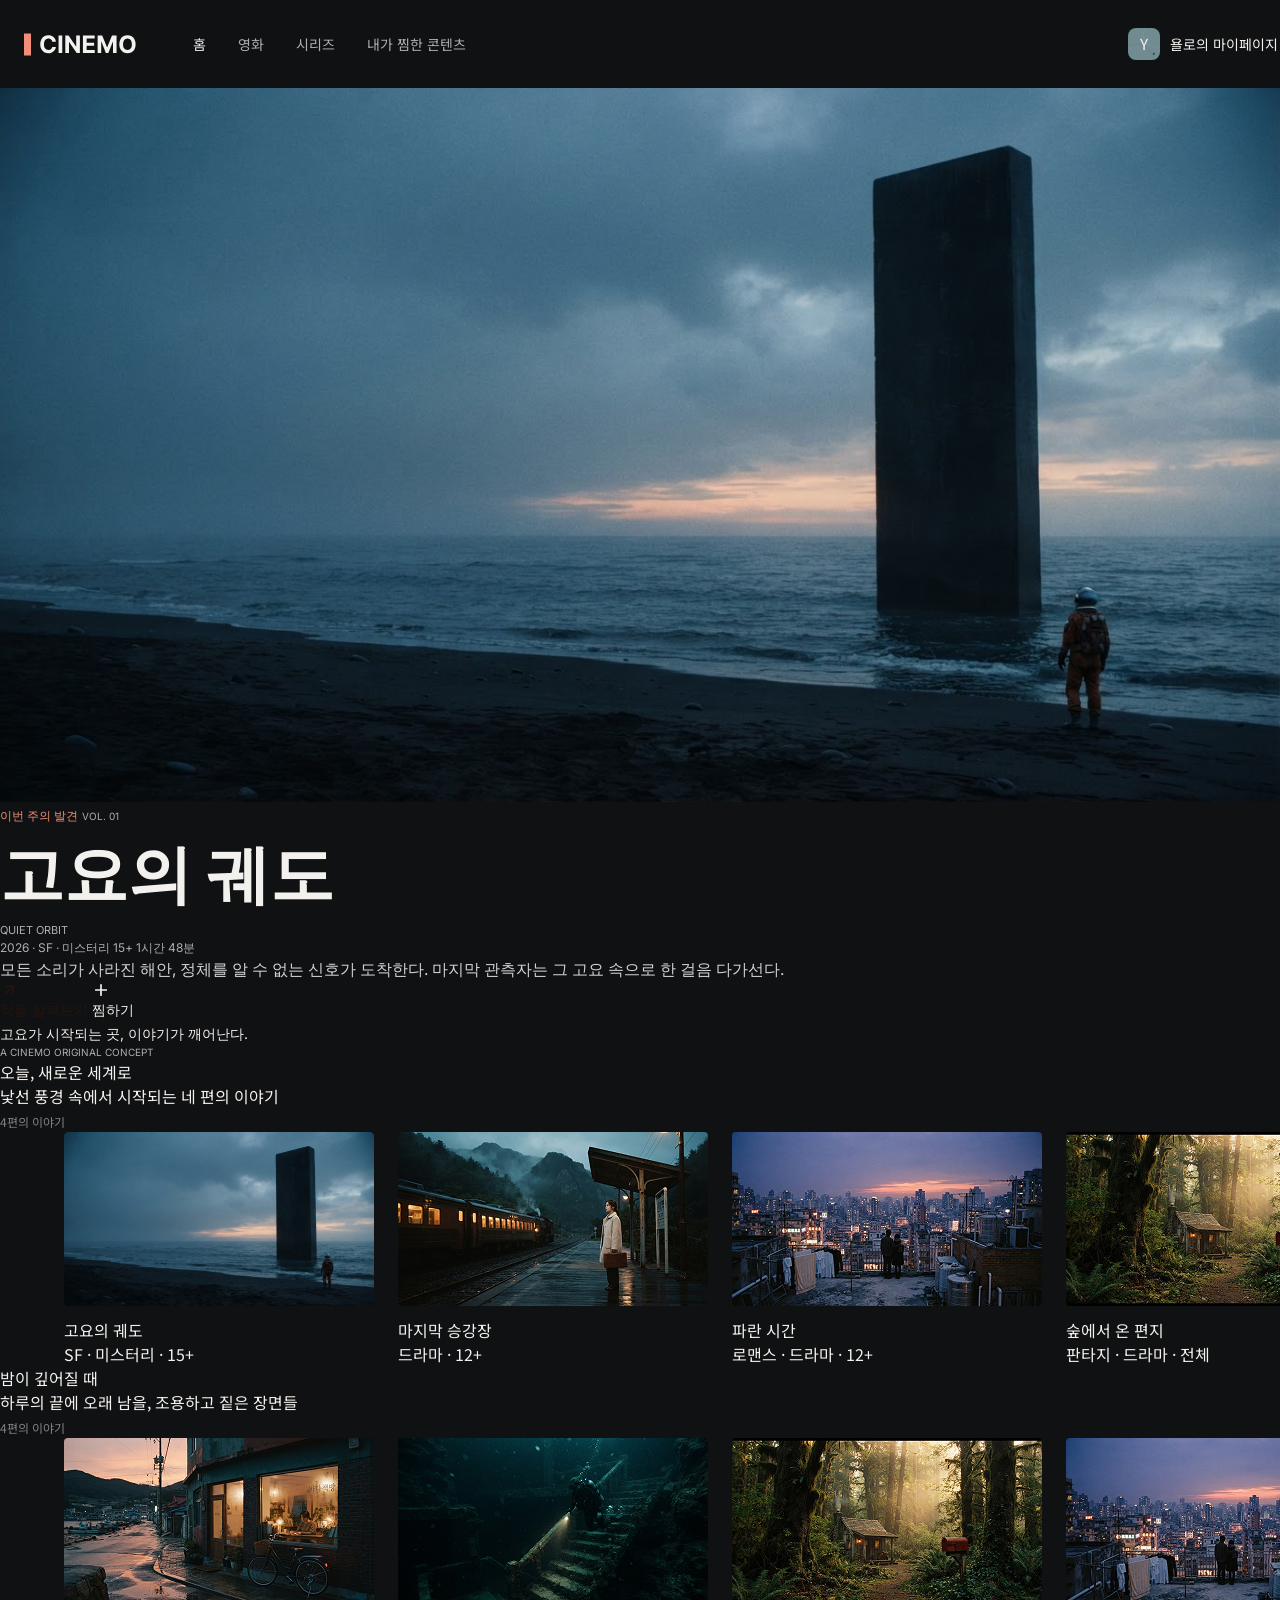
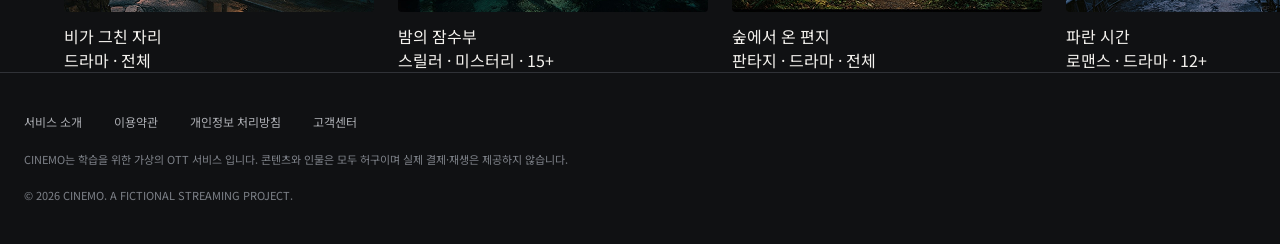
==== commit 00c60095: "마이메이지 푸터 미디어쿼리 수정" ====
--- a/index.html
+++ b/index.html
@@ -66,35 +66,35 @@
       </div>
     </header>
     <main>
-      <section class="main-hero">
+      <section class="hero">
         <img
-          class="main-hero-image"
+          class="hero-image"
           src="./assets/main-banner.jpg"
           alt="검은 구조물이 바다 위에 서 있는 영화 메인 이미지"
         />
-        <div class="main-week">
+        <div class="week">
           <span>이번 주의 발견</span>
           <span>VOL. 01</span>
         </div>
 
-        <div class="main-hero-content">
+        <div class="hero-content">
           <h2>고요의 궤도</h2>
           <p>QUIET ORBIT</p>
         </div>
 
-        <div class="main-hero-intro">
+        <div class="hero-intro">
           <span>2026 · SF · 미스터리</span>
           <span>15+</span>
           <span>1시간 48분</span>
         </div>
 
-        <p class="main-topic">
+        <p class="topic">
           모든 소리가 사라진 해안, 정체를 알 수 없는 신호가 도착한다. 마지막
           관측자는 그 고요 속으로 한 걸음 다가선다.
         </p>
 
-        <div class="main-btns">
-          <button type="button" class="main-btn-primary">
+        <div class="two-button">
+          <button type="button" class="one-tton">
             <svg
               width="18"
               height="18"
@@ -111,7 +111,7 @@
             </svg>
             작품 살펴보기
           </button>
-          <button type="button" class="main-btn-secondary">
+          <button type="button" class="tow-tton">
             <svg
               width="18"
               height="18"
@@ -130,7 +130,7 @@
           </button>
         </div>
 
-        <div class="main-quiet-story">
+        <div class="quiet-story">
           <span>고요가 시작되는 곳, 이야기가 깨어난다.</span>
           <p>A CINEMO ORIGINAL CONCEPT</p>
         </div>
@@ -220,8 +220,10 @@
           </ul>
         </nav>
         <p>
-          CINEMO는 학습을 위한 가상의 OTT 서비스 입니다. 콘텐츠와 인물은 모두
-          허구이며 실제 결제·재생은 제공하지 않습니다.
+          <span>CINEMO는 학습을 위한 가상의 OTT 서비스 입니다.</span>
+          <span>
+            콘텐츠와 인물은 모두 허구이며 실제 결제·재생은 제공하지 않습니다.
+          </span>
         </p>
         <p>© 2026 CINEMO. A FICTIONAL STREAMING PROJECT.</p>
       </div>
--- a/styles/style.css
+++ b/styles/style.css
@@ -148,9 +148,9 @@
   color: #acaeb3;
 }
 
-@media (min-width: 320px) and (max-width: 767px) {
+@media (max-width: 767px) {
   .header-head {
-    width: 100%;
+    width: 320px;
   }
   .main-list ul {
     gap: 16px;
@@ -175,17 +175,16 @@
     display: none;
   }
   #footer {
+    margin: 0;
     font-size: 12px;
+  }
+  .footer-list ul {
+    flex-wrap: wrap;
+    list-style: none;
     gap: 20px;
-    margin-left: 24px;
-    margin-right: 24px;
-    margin-top: 32px;
-    margin-bottom: 32px;
-  }
-  footer-list ul {
-    font-size: 10px;
-    display: flex;
-    flex-direction: column;
+  }
+  .footer-container p span {
+    font-size: 11px;
   }
 }
 /* 헤더푸터 CSS끝 */
@@ -925,210 +924,49 @@
 }
 
 /* section2 css시작 */
-.main-hero {
-  font-family: "Noto Sans KR;", Inter, sans-serif;
-  position: relative;
-  box-sizing: border-box;
-  display: flex;
-  flex-direction: column;
-  justify-content: flex-end;
-  padding: 60px 80px;
-}
-.main-hero-image {
-  position: absolute;
-  top: 0;
-  left: 0;
-  width: 100%;
-  height: 100%;
-  object-fit: cover;
-  z-index: 1;
-}
-.main-hero::after {
-  content: "";
-  position: absolute;
-  inset: 0;
-  background: linear-gradient(
-    180deg,
-    rgba(16, 17, 19, 0.1) 0% rgba(16, 17, 19, 0.95) 100%
-  );
-  z-index: 1;
-  pointer-events: none;
-}
-.main-hero > *:not(.main-hero-image) {
-  position: relaive;
-  z-index: 2;
-}
-.main-week span:first-child {
+.hero {
+  font-family: "Noto Sans KR;", Inter;
+}
+.week span:first-child {
   color: #f28d77;
   font-size: 12px;
-  font-weight: 500;
-}
-.main-week span:first-child::before {
-  content: "- ";
-  margin-right: 4px;
-}
-.main-week span:last-child {
-  color: #acaeb3;
-  font-family: Inter, sans-serif;
+}
+.week span:last-child {
+  color: #acaeb3;
+  font-family: Inter;
   font-size: 10px;
 }
-/* 영화 제목 및 서브 타이틀 */
-.main-hero-content {
-  margin-bottom: 4px;
-}
-.main-hero-content h2 {
+.hero-content h2 {
   font-size: 64px;
   color: #f3f1ed;
-  font-weight: 700;
-  margin: 0 0 4px 0;
-  line-height: 1.1;
-  letter-spacing: -0.5px;
-}
-.main-hero-content p {
+  font-weight: bold;
+}
+.hero-content p {
   color: #acaeb3;
   font-size: 11px;
-  letter-spacing: 1px;
-  margin: 0;
-}
-.main-hero-intro {
-  display: flex;
-  gap: 12px;
-  margin: 16px 0;
+}
+.hero-intro {
   font-size: 12px;
   color: #acaeb3;
 }
-/* 줄거리 설명 max-width,line-height,margin,opacity figma 확인 필요 */
-.main-topic {
+.topic {
   font-size: 16px;
   color: #d2d3d5;
-  max-width: 520px;
-  line-height: 1.5;
-  margin: 0 0 24px 0;
-  opacity: 0.9;
-}
-
-.main-btns {
-  display: flex;
-  gap: 12px;
-}
-.main-btn-primary,
-.main-btn-secondary {
-  display: flex;
-  align-items: center;
-  justify-content: center;
-  gap: 8px;
-  padding: 12px 24px;
-  border-radius: 4px;
-  border: 1px solid transparent;
-  cursor: pointer;
-  font-weight: 600;
-  font-size: 14px;
-  transition: all 0.2s ease;
-}
-.main-btn-primary {
+}
+.one-tton {
   color: #241512;
   font-size: 14px;
-  background-color: #f28d77;
-}
-.main-btn-primary:hover {
-  filter: brightness(1.08);
-}
-.main-btn-secondary {
-  font-size: 14px;
-  color: #f3f1ed;
-  background-color: #1a1c1f;
-  border-color: #303237;
-}
-.main-btn-secondary:hover {
-  background-color: rgba(255, 255, 255, 0.1);
-}
-.main-quiet-story {
-  position: absolute;
-  right: 80px;
-  bottom: 60px;
-  text-align: right;
-}
-.main-quiet-story span {
-  font-size: 14px;
-  color: #f3f1ed;
-  display: block;
-  margin-bottom: 4px;
-}
-.main-quiet-story p {
+}
+.tow-tton {
+  font-size: 14px;
+  color: #f3f1ed;
+}
+.quiet-story span {
+  font-size: 14px;
+  color: #f3f1ed;
+}
+.quiet-story p {
   font-size: 10px;
   color: #acaeb3;
-  font-family: Inter, sans-serif;
-  margin: 0;
-  letter-spacing: 0.5px;
-}
-@media (min-width: 768px) and (max-width: 1023px) {
-  .main-hero {
-    padding: 40px 40px;
-    min-height: 560px;
-  }
-
-  .main-hero-content h2 {
-    font-size: 48px;
-  }
-  .main-quiet-story {
-    right: 40px;
-    bottom: 40px;
-  }
-}
-
-@media (max-width: 767px) {
-  .main-hero {
-    display: block;
-    padding: 0 0 40px o;
-    min-height: auto;
-  }
-
-  .main-hero::after {
-    display: none;
-  }
-
-  .main-hero-image {
-    position: relative;
-    width: 100%;
-    height: 320px;
-    object-fit: cover;
-  }
-
-  .main-week,
-  .main-hero-content,
-  .main-hero-intro,
-  .main-topic,
-  .main-btns {
-    padding-left: 20px;
-    padding-right: 20px;
-  }
-
-  .main-week {
-    margin-top: 24px;
-  }
-
-  .main-hero-content h2 {
-    font-size: 34px;
-  }
-
-  .main-btns {
-    display: flex;
-    gap: 8px;
-  }
-
-  .main-btn-primary,
-  .main-btn-secondary {
-    flex: 1;
-    padding: 12px 16px;
-  }
-
-  .main-quiet-story {
-    position: relative;
-    right: auto;
-    bottom: auto;
-    text-align: left;
-    margin: 32px 20px 0 20px;
-    padding-top: 20px;
-    border-top: 1px solid #303237;
-  }
-}
+  font-family: Inter;
+}
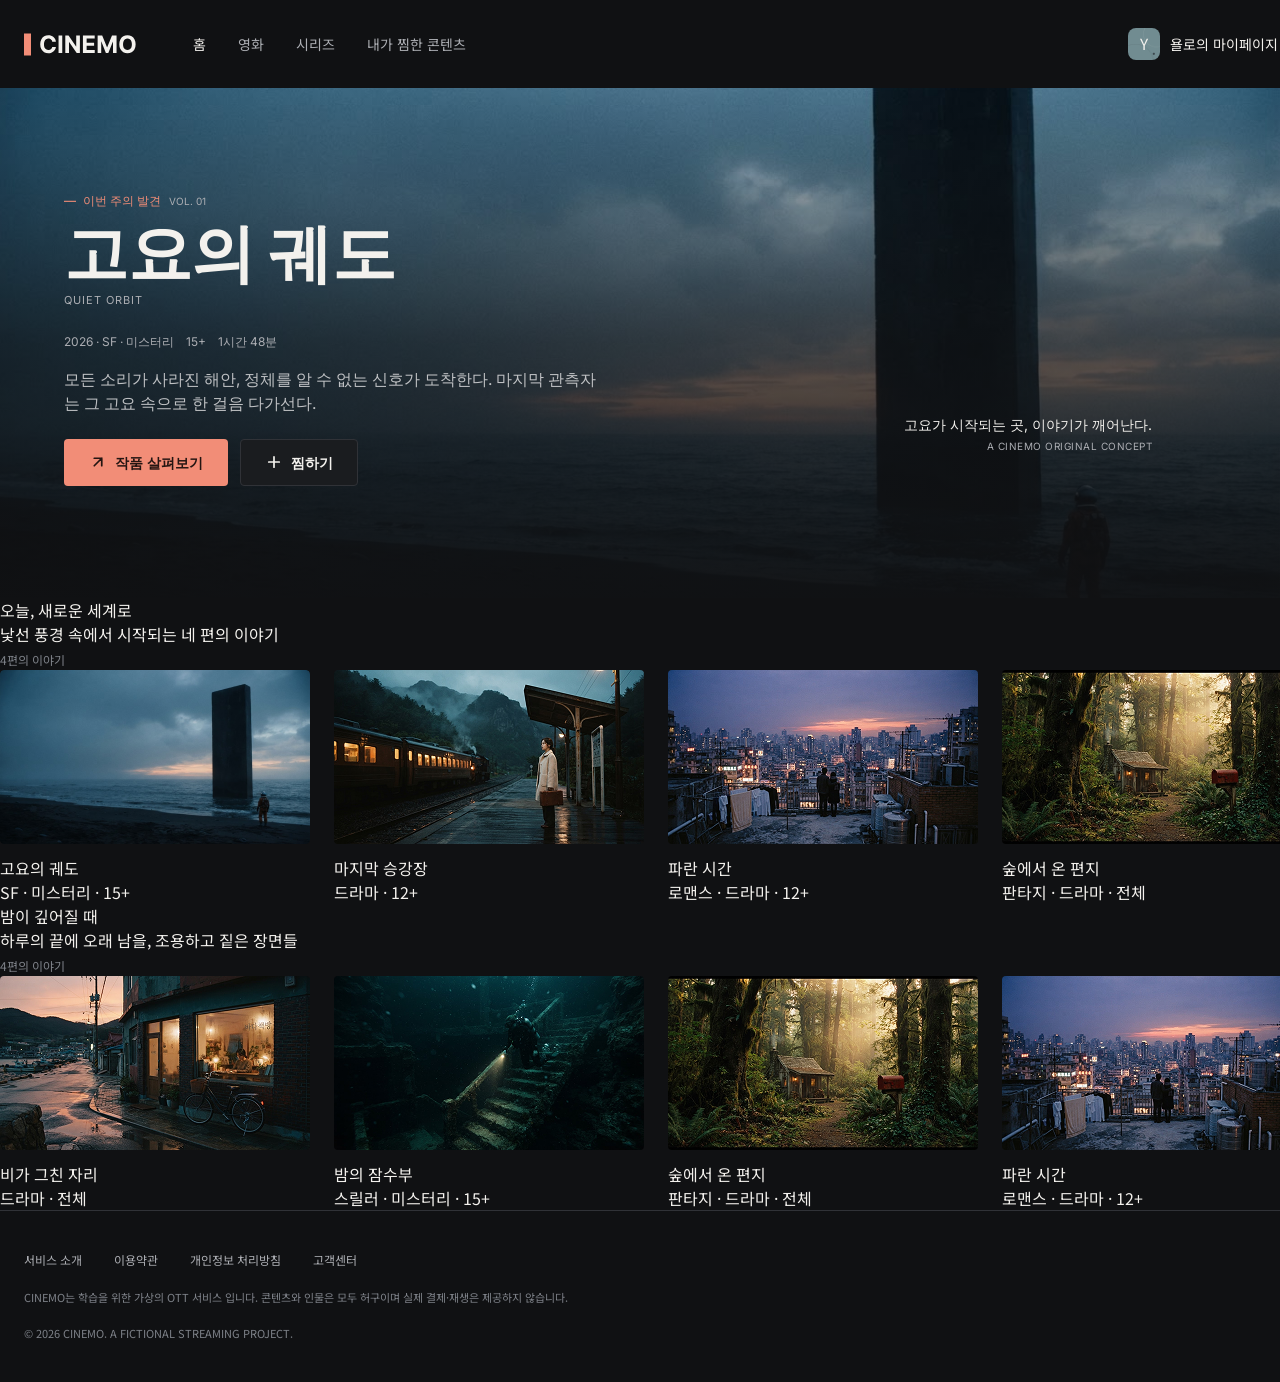
==== commit 79090ec9: "Merge pull request #62 from heatherous9/feature/main11 마이메이지 푸터 미디어쿼리 수정" ====
--- a/index.html
+++ b/index.html
@@ -66,35 +66,35 @@
       </div>
     </header>
     <main>
-      <section class="hero">
+      <section class="main-hero">
         <img
-          class="hero-image"
+          class="main-hero-image"
           src="./assets/main-banner.jpg"
           alt="검은 구조물이 바다 위에 서 있는 영화 메인 이미지"
         />
-        <div class="week">
+        <div class="main-week">
           <span>이번 주의 발견</span>
           <span>VOL. 01</span>
         </div>
 
-        <div class="hero-content">
+        <div class="main-hero-content">
           <h2>고요의 궤도</h2>
           <p>QUIET ORBIT</p>
         </div>
 
-        <div class="hero-intro">
+        <div class="main-hero-intro">
           <span>2026 · SF · 미스터리</span>
           <span>15+</span>
           <span>1시간 48분</span>
         </div>
 
-        <p class="topic">
+        <p class="main-topic">
           모든 소리가 사라진 해안, 정체를 알 수 없는 신호가 도착한다. 마지막
           관측자는 그 고요 속으로 한 걸음 다가선다.
         </p>
 
-        <div class="two-button">
-          <button type="button" class="one-tton">
+        <div class="main-btns">
+          <button type="button" class="main-btn-primary">
             <svg
               width="18"
               height="18"
@@ -111,7 +111,7 @@
             </svg>
             작품 살펴보기
           </button>
-          <button type="button" class="tow-tton">
+          <button type="button" class="main-btn-secondary">
             <svg
               width="18"
               height="18"
@@ -130,7 +130,7 @@
           </button>
         </div>
 
-        <div class="quiet-story">
+        <div class="main-quiet-story">
           <span>고요가 시작되는 곳, 이야기가 깨어난다.</span>
           <p>A CINEMO ORIGINAL CONCEPT</p>
         </div>
--- a/styles/style.css
+++ b/styles/style.css
@@ -201,7 +201,6 @@
 
 .my-collections {
   width: 100%;
-  padding: 16px 0 64px;
   background-color: #101113;
   color: #f3f1ed;
   font-family: "Noto Sans KR", sans-serif;
@@ -227,7 +226,6 @@
   flex-direction: row;
   align-items: center;
   gap: 24px;
-  padding: 24px 0;
   border-bottom: 1px solid #303237;
 }
 
@@ -338,8 +336,8 @@
 .my-collections .collection-heading {
   display: flex;
   justify-content: space-between;
-  align-items: center;
-  margin-bottom: 24px;
+  align-items: flex-start;
+  margin-bottom: 20px;
 }
 
 .my-collections .collection-heading h3 {
@@ -368,8 +366,7 @@
 .collections .collection-list {
   display: flex;
   gap: 24px;
-  padding: 0 64px;
-  overflow-x: hidden;
+  overflow-x: auto;
   overflow-y: hidden;
   scrollbar-color: #7e8289 #101113;
   scrollbar-width: thin;
@@ -450,7 +447,7 @@
   opacity: 0.5;
 }
 
-/* 태블릿: 768~1023px */
+/* 태블릿*/
 @media (max-width: 1023px) {
   .collections .collection-group + .collection-group {
     margin-top: 40px;
@@ -472,7 +469,7 @@
   }
 }
 
-/*모바일320-767*/
+/*모바일*/
 @media (max-width: 767px) {
   .collections {
     padding: 8px 0 40px;
@@ -883,6 +880,178 @@
   height: 16px;
   object-fit: contain;
 }
+
+.my-collections {
+  width: 100%;
+  max-width: 1312px;
+  margin: 48px auto;
+}
+
+.my-collections > div {
+  display: flex;
+  justify-content: space-between;
+  align-items: flex-start;
+  margin-bottom: 20px;
+}
+
+.my-collections > div h3 {
+  font-size: 24px;
+  font-weight: 700;
+  line-height: 1;
+  color: #f3f1ed;
+}
+
+.my-collections > div p {
+  font-size: 12px;
+  font-weight: 400;
+  line-height: 1;
+  color: #7e8289;
+}
+
+.my-collections .collection-list {
+  display: flex;
+  flex-wrap: wrap;
+  gap: 24px;
+  list-style: none;
+}
+
+.my-collections .collection-item {
+  display: flex;
+  flex-direction: column;
+  width: 310px;
+  flex-shrink: 0;
+}
+
+.my-collections .thumbnail-wrapper {
+  position: relative;
+  margin-bottom: 12px;
+}
+
+.my-collections .collection-item img {
+  display: block;
+  width: 310px;
+  height: 174px;
+  object-fit: cover;
+  border-radius: 4px;
+}
+
+.my-collections .collection-item h3,
+.my-collections .collection-item h4 {
+  font-size: 16px;
+  font-weight: 500;
+  line-height: 1;
+  color: #f3f1ed;
+  margin-bottom: 4px;
+}
+
+.my-collections .collection-item p {
+  font-size: 11px;
+  font-weight: 400;
+  line-height: 1;
+  color: #acaeb3;
+}
+
+/* 마이페지이체크박스*/
+
+.my-collections .item-checkbox {
+  display: none;
+}
+
+.my-collections .checkbox-icon {
+  position: absolute;
+  top: 10px;
+  right: 10px;
+  display: flex;
+  justify-content: center;
+  align-items: center;
+  width: 28px;
+  height: 28px;
+  background-color: #101113;
+  border-radius: 4px;
+  cursor: pointer;
+}
+
+.my-collections .checkbox-icon::after {
+  content: "";
+  display: block;
+  width: 16px;
+  height: 16px;
+  background-image: url("../assets/check.svg");
+  background-repeat: no-repeat;
+  background-position: center;
+  background-size: contain;
+}
+
+.my-collections .item-checkbox:not(:checked) + .checkbox-icon::after {
+  display: none;
+}
+/* 마이페이지모바일 */
+
+@media (max-width: 767px) {
+  .my-collections {
+    max-width: 342px;
+  }
+
+  .my-collections > div {
+    height: 24px;
+    margin-bottom: 24px;
+  }
+
+  .my-collections > div h3 {
+    font-size: 20px;
+    font-weight: 700;
+    color: #f3f1ed;
+  }
+
+  .my-collections > div p {
+    font-size: 12px;
+    font-weight: 400;
+    color: #7e8289;
+  }
+
+  .my-collections .collection-list {
+    display: flex;
+    flex-wrap: wrap;
+    column-gap: 16px;
+    row-gap: 24px;
+  }
+
+  .my-collections .collection-item {
+    width: 163px;
+  }
+
+  .my-collections .thumbnail-wrapper {
+    margin-bottom: 12px;
+  }
+
+  .my-collections .collection-item img {
+    width: 163px;
+    height: 92px;
+    border-radius: 4px;
+  }
+}
+/* 태블릿*/
+@media (min-width: 768px) and (max-width: 1023px) {
+  .my-collections {
+    width: 100%;
+  }
+
+  .my-collections .collection-list {
+    display: flex;
+    flex-wrap: wrap;
+    gap: 24px 16px;
+  }
+
+  .my-collections .collection-item {
+    flex: 1;
+    min-width: 0;
+  }
+
+  .my-collections .collection-item img {
+    width: 100%;
+    height: auto;
+  }
+}
 .bt-manage {
   box-sizing: border-box;
   display: inline-flex;
@@ -924,49 +1093,237 @@
 }
 
 /* section2 css시작 */
-.hero {
-  font-family: "Noto Sans KR;", Inter;
-}
-.week span:first-child {
+.main-hero {
+  font-family: "Noto Sans KR;", Inter, sans-serif;
+  position: relative;
+  box-sizing: border-box;
+
+  display: flex;
+  flex-direction: column;
+  justify-content: flex-end;
+
+  padding: 104px 64px 72px 64px;
+
+  margin: 0 auto;
+  background-color: #101113;
+}
+.main-hero-image {
+  position: absolute;
+  top: 0;
+  left: 0;
+  width: 100%;
+  height: 100%;
+  object-fit: cover;
+  z-index: 1;
+}
+.main-hero::after {
+  content: "";
+  position: absolute;
+  inset: 0;
+  background: linear-gradient(
+    180deg,
+    rgba(16, 17, 19, 0) 0%,
+    rgba(16, 17, 19, 0.65) 50%,
+    rgba(16, 17, 19, 0.96) 100%
+  );
+  z-index: 1;
+  pointer-events: none;
+}
+.main-hero > *:not(.main-hero-image) {
+  position: relative;
+  z-index: 2;
+}
+.main-week {
+  display: flex;
+  align-items: center;
+  gap: 8px;
+  margin-bottom: 8px;
+}
+.main-week span:first-child {
   color: #f28d77;
   font-size: 12px;
-}
-.week span:last-child {
-  color: #acaeb3;
-  font-family: Inter;
+  font-weight: 500;
+}
+.main-week span:first-child::before {
+  content: "— ";
+  margin-right: 4px;
+}
+.main-week span:last-child {
+  color: #acaeb3;
+  font-family: Inter, sans-serif;
   font-size: 10px;
 }
-.hero-content h2 {
+/* 영화 제목 및 서브 타이틀 */
+.main-hero-content {
+  margin-bottom: 8px;
+}
+.main-hero-content h2 {
   font-size: 64px;
   color: #f3f1ed;
-  font-weight: bold;
-}
-.hero-content p {
+  font-weight: 700;
+  margin: 0 0 4px 0;
+  line-height: 1.1;
+  letter-spacing: -0.5px;
+}
+.main-hero-content p {
   color: #acaeb3;
   font-size: 11px;
-}
-.hero-intro {
+  letter-spacing: 1px;
+  margin: 0;
+}
+.main-hero-intro {
+  display: flex;
+  gap: 12px;
+  margin: 16px 0;
   font-size: 12px;
   color: #acaeb3;
-}
-.topic {
+  margin-bottom: 16px;
+}
+
+.main-topic {
   font-size: 16px;
   color: #d2d3d5;
-}
-.one-tton {
+  max-width: 540px;
+  line-height: 1.5;
+  margin: 0 0 24px 0;
+  opacity: 0.9;
+}
+
+.main-btns {
+  display: flex;
+  gap: 12px;
+}
+.main-btn-primary,
+.main-btn-secondary {
+  display: flex;
+  align-items: center;
+  justify-content: center;
+  gap: 8px;
+  padding: 12px 24px;
+  border-radius: 4px;
+  border: 1px solid transparent;
+  cursor: pointer;
+  font-weight: 600;
+  font-size: 14px;
+  transition: all 0.2s ease;
+}
+.main-btn-primary {
   color: #241512;
   font-size: 14px;
-}
-.tow-tton {
-  font-size: 14px;
-  color: #f3f1ed;
-}
-.quiet-story span {
-  font-size: 14px;
-  color: #f3f1ed;
-}
-.quiet-story p {
+  background-color: #f28d77;
+}
+.main-btn-primary:hover {
+  filter: brightness(1.08);
+}
+.main-btn-secondary {
+  font-size: 14px;
+  color: #f3f1ed;
+  background-color: #1a1c1f;
+  border-color: #303237;
+}
+.main-btn-secondary:hover {
+  background-color: rgba(255, 255, 255, 0.1);
+}
+.main-quiet-story {
+  position: absolute;
+  right: 64px;
+  bottom: 72px;
+  text-align: right;
+}
+.main-quiet-story span {
+  font-size: 14px;
+  color: #f3f1ed;
+  display: block;
+  margin-bottom: 4px;
+}
+.main-quiet-story p {
   font-size: 10px;
   color: #acaeb3;
-  font-family: Inter;
-}
+  font-family: Inter, sans-serif;
+  margin: 0;
+  letter-spacing: 0.5px;
+}
+@media (min-width: 768px) and (max-width: 1023px) {
+  .main-hero {
+    max-width: 100%;
+    padding: 40px 40px;
+    min-height: 560px;
+  }
+
+  .main-hero-content h2 {
+    font-size: 48px;
+  }
+  .main-quiet-story {
+    right: 40px;
+    bottom: 40px;
+  }
+}
+
+@media (max-width: 767px) {
+  .main-hero {
+    position: relative;
+    width: 100%;
+    max-width: 100%;
+
+    display: flex;
+    flex-direction: column;
+    justify-content: flex-end;
+    padding-top: 8px;
+    padding-bottom: 40px;
+    padding-left: 20px;
+    padding-right: 20px;
+  }
+  .main-hero-image {
+    position: absolute;
+    top: 0;
+    left: 0;
+    width: 100%;
+    height: 100%;
+    z-index: 1;
+  }
+  .main-hero::after {
+    content: "";
+    position: absolute;
+    inset: 0;
+    background: linear-gradient(
+      180deg,
+      rgba(16, 17, 19, 0.1) 0%,
+      rgba(16, 17, 19, 0.85) 60%,
+      rgba(16, 17, 19, 0.98) 100%
+    );
+    z-index: 1;
+    pointer-events: none;
+  }
+
+  .main-week,
+  .main-hero-content,
+  .main-hero-intro,
+  .main-topic,
+  .main-btns {
+    padding-left: 20px;
+    padding-right: 20px;
+  }
+
+  .main-week {
+    margin-top: 24px;
+  }
+
+  .main-hero-content h2 {
+    font-size: 34px;
+  }
+
+  .main-btns {
+    display: flex;
+    gap: 8px;
+  }
+
+  .main-btn-primary,
+  .main-btn-secondary {
+    flex: 1;
+    padding: 12px 16px;
+  }
+
+  .main-quiet-story {
+    display: none;
+  }
+}
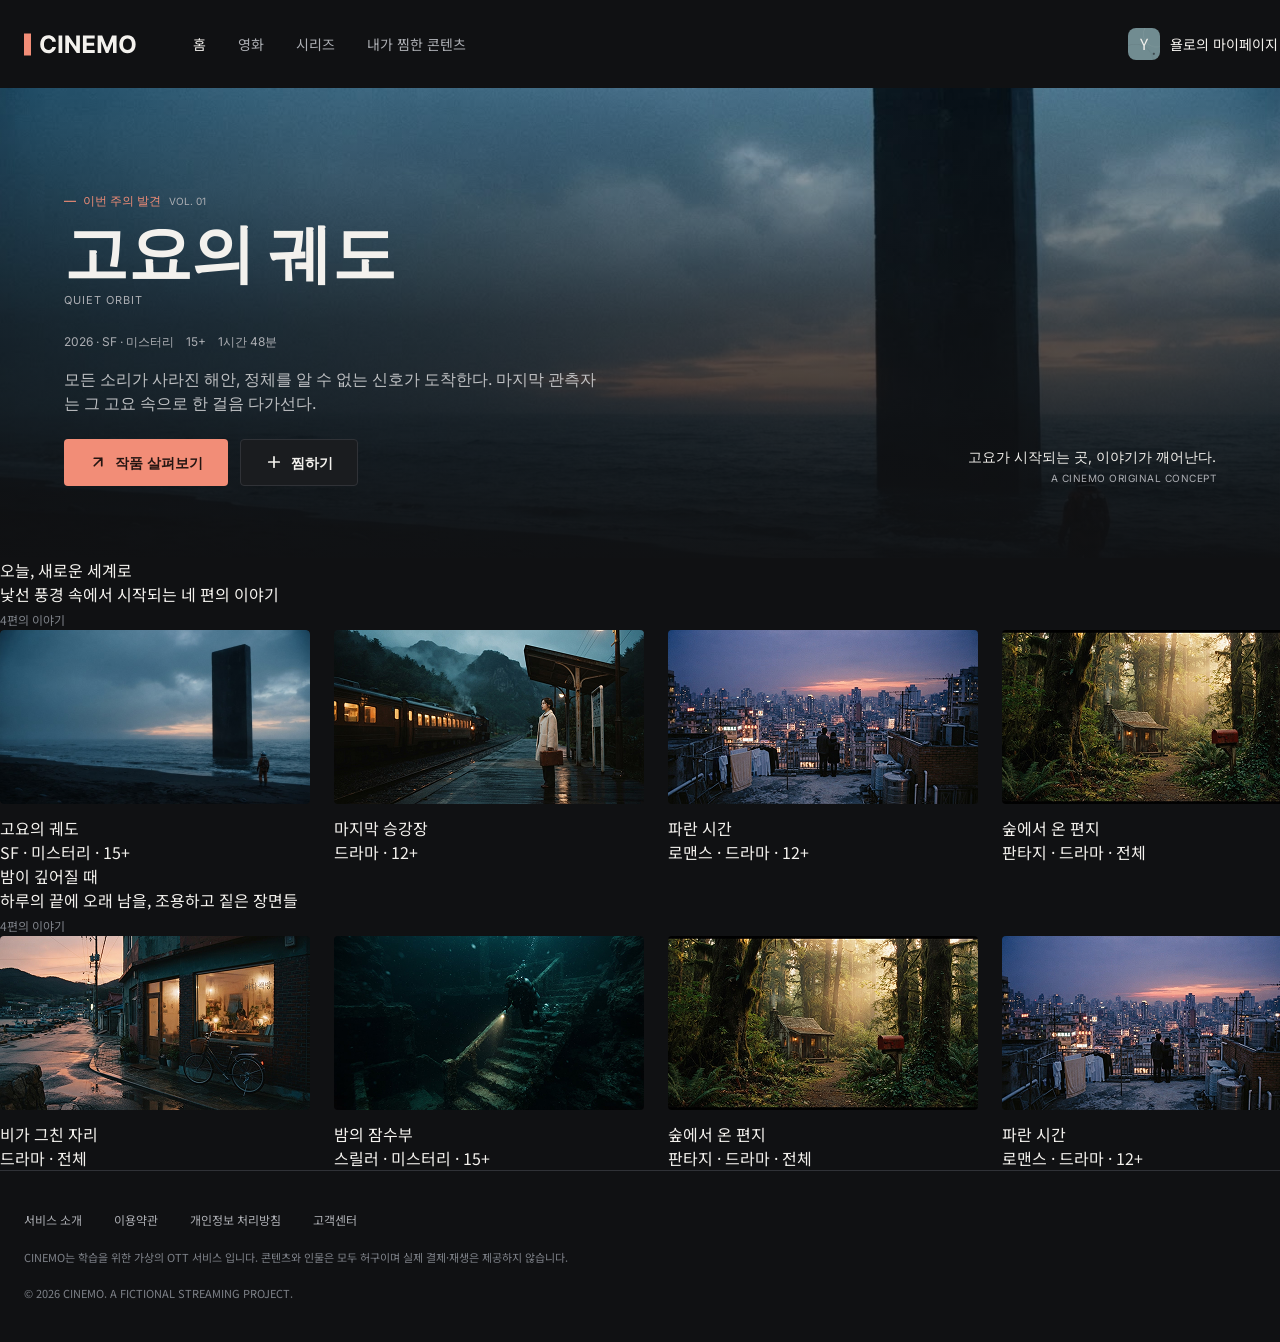
==== commit 5aff2d12: "section 2 메인이미지>백그라운드로수정,css수정, profile index,css수정" ====
--- a/index.html
+++ b/index.html
@@ -67,11 +67,6 @@
     </header>
     <main>
       <section class="main-hero">
-        <img
-          class="main-hero-image"
-          src="./assets/main-banner.jpg"
-          alt="검은 구조물이 바다 위에 서 있는 영화 메인 이미지"
-        />
         <div class="main-week">
           <span>이번 주의 발견</span>
           <span>VOL. 01</span>
--- a/styles/style.css
+++ b/styles/style.css
@@ -225,6 +225,7 @@
   display: flex;
   flex-direction: row;
   align-items: center;
+  padding: 24px 0;
   gap: 24px;
   border-bottom: 1px solid #303237;
 }
@@ -305,7 +306,7 @@
     gap: 16px;
   }
 
-  .account-settings h2 {
+  .account-settings h3 {
     font-size: 20px;
   }
 
@@ -624,7 +625,8 @@
   text-align: center;
   width: 100%;
   max-width: 1314px;
-  min-height: 710x;
+  min-height: 710px;
+  margin: 0 auto;
   justify-content: center;
   height: calc(100vh - 230px);
 }
@@ -653,6 +655,20 @@
   margin: 0 0 40px 0;
   justify-items: center;
 }
+.profile-item {
+  display: flex;
+  flex-direction: column;
+  align-items: center;
+}
+.profile-link {
+  display: flex;
+  flex-direction: column;
+  align-items: center;
+  transition: transform 0.2s ease;
+}
+.profile-link-hover {
+  transform: translateY(-6px);
+}
 .profile-title {
   font-size: 32px;
   font-weight: 700;
@@ -718,8 +734,13 @@
   object-fit: contain;
 }
 .my-page-main {
+  max-width: 1440px;
+  display: flex;
+  flex-direction: column;
+  margin: 0 auto;
   padding: 56px 24px 64px;
 }
+
 .my-cinemo {
   margin-bottom: 40px;
   display: flex;
@@ -1078,7 +1099,7 @@
 }
 
 .btn-manage:hover {
-  background-color: #1a1c1f;
+  background-color: rgba(255, 255, 255, 0);
   border-color: #acaeb3;
 }
 .btn-manage span {
@@ -1091,7 +1112,8 @@
 .font-inter {
   font-family: "Inter", sans-serif;
 }
-
+@mdeia (max-width: 768px) {
+}
 /* section2 css시작 */
 .main-hero {
   font-family: "Noto Sans KR;", Inter, sans-serif;
@@ -1106,16 +1128,13 @@
 
   margin: 0 auto;
   background-color: #101113;
-}
-.main-hero-image {
-  position: absolute;
-  top: 0;
-  left: 0;
-  width: 100%;
-  height: 100%;
-  object-fit: cover;
-  z-index: 1;
-}
+
+  background-image: url(../assets/main-banner.jpg);
+  background-size: cover;
+  background-position: center;
+  background-repeat: no-repeat;
+}
+
 .main-hero::after {
   content: "";
   position: absolute;
@@ -1129,7 +1148,7 @@
   z-index: 1;
   pointer-events: none;
 }
-.main-hero > *:not(.main-hero-image) {
+.main-hero > * {
   position: relative;
   z-index: 2;
 }
@@ -1273,14 +1292,7 @@
     padding-left: 20px;
     padding-right: 20px;
   }
-  .main-hero-image {
-    position: absolute;
-    top: 0;
-    left: 0;
-    width: 100%;
-    height: 100%;
-    z-index: 1;
-  }
+
   .main-hero::after {
     content: "";
     position: absolute;
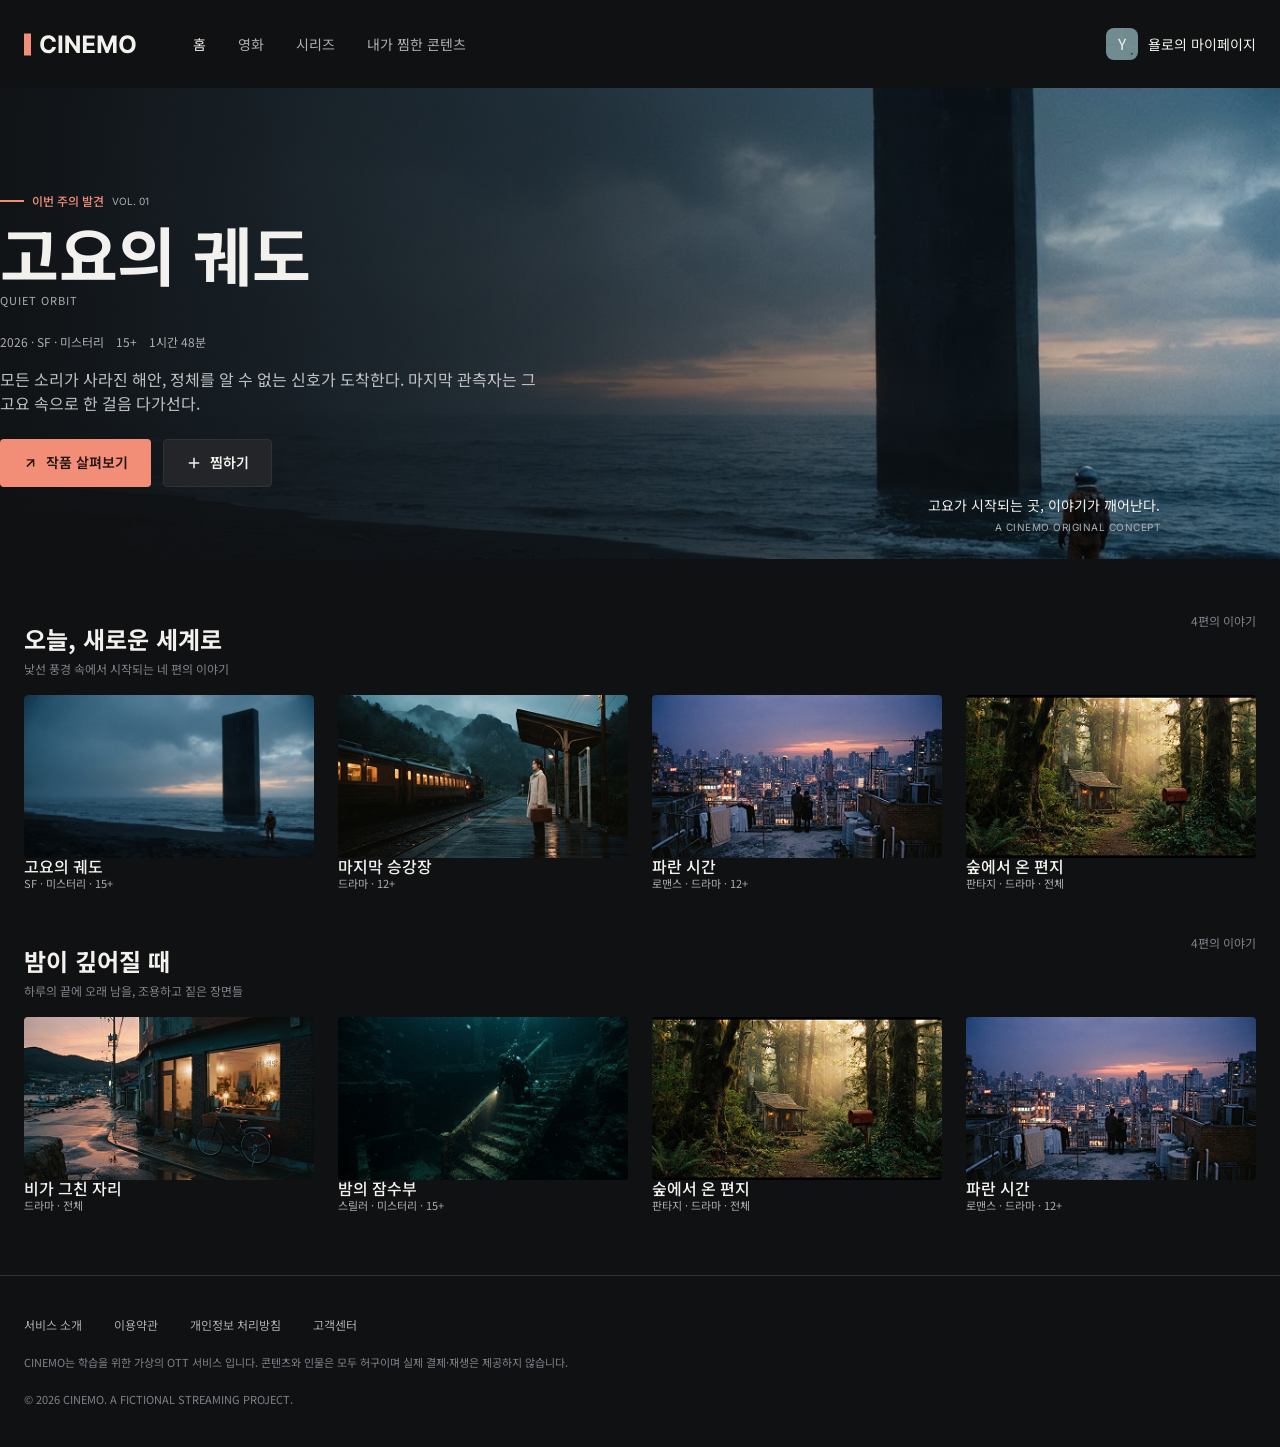
==== commit ec05fc21: "section246수정" ====
--- a/index.html
+++ b/index.html
@@ -67,62 +67,74 @@
     </header>
     <main>
       <section class="main-hero">
-        <div class="main-week">
-          <span>이번 주의 발견</span>
-          <span>VOL. 01</span>
-        </div>
-
-        <div class="main-hero-content">
-          <h2>고요의 궤도</h2>
-          <p>QUIET ORBIT</p>
-        </div>
-
-        <div class="main-hero-intro">
-          <span>2026 · SF · 미스터리</span>
-          <span>15+</span>
-          <span>1시간 48분</span>
-        </div>
-
-        <p class="main-topic">
-          모든 소리가 사라진 해안, 정체를 알 수 없는 신호가 도착한다. 마지막
-          관측자는 그 고요 속으로 한 걸음 다가선다.
-        </p>
-
-        <div class="main-btns">
-          <button type="button" class="main-btn-primary">
+        <div class="main-hero-inner">
+          <div class="main-week">
             <svg
-              width="18"
-              height="18"
-              viewBox="0 0 18 18"
+              width="24"
+              height="2"
+              viewBox="0 0 24 2"
               fill="none"
               xmlns="http://www.w3.org/2000/svg"
             >
-              <path
-                d="M12.7494 12.7494V5.2506H5.25061M12.7494 5.2506L5.25061 12.7494"
-                stroke-width="1.7"
-                stroke-linecap="round"
-                stroke="#241512"
-              />
+              <rect width="24" height="2" fill="#F28D77" />
             </svg>
-            작품 살펴보기
-          </button>
-          <button type="button" class="main-btn-secondary">
-            <svg
-              width="18"
-              height="18"
-              viewBox="0 0 18 18"
-              fill="none"
-              xmlns="http://www.w3.org/2000/svg"
-            >
-              <path
-                d="M3.74939 9H8.99999M8.99999 9H14.2506M8.99999 9V3.7494M8.99999 9V14.2506"
-                stroke-width="1.7"
-                stroke-linecap="round"
-                stroke="#F3F1ED"
-              />
-            </svg>
-            찜하기
-          </button>
+
+            <span>이번 주의 발견</span>
+            <span>VOL. 01</span>
+          </div>
+
+          <div class="main-hero-content">
+            <h2>고요의 궤도</h2>
+            <p>QUIET ORBIT</p>
+          </div>
+
+          <div class="main-hero-intro">
+            <span>2026 · SF · 미스터리</span>
+            <span>15+</span>
+            <span>1시간 48분</span>
+          </div>
+
+          <p class="main-topic">
+            모든 소리가 사라진 해안, 정체를 알 수 없는 신호가 도착한다. 마지막
+            관측자는 그 고요 속으로 한 걸음 다가선다.
+          </p>
+
+          <div class="main-btns">
+            <button type="button" class="main-btn-primary">
+              <svg
+                width="18"
+                height="18"
+                viewBox="0 0 18 18"
+                fill="none"
+                xmlns="http://www.w3.org/2000/svg"
+              >
+                <path
+                  d="M12.7494 12.7494V5.2506H5.25061M12.7494 5.2506L5.25061 12.7494"
+                  stroke-width="1.7"
+                  stroke-linecap="round"
+                  stroke="#241512"
+                />
+              </svg>
+              작품 살펴보기
+            </button>
+            <button type="button" class="main-btn-secondary">
+              <svg
+                width="18"
+                height="18"
+                viewBox="0 0 18 18"
+                fill="none"
+                xmlns="http://www.w3.org/2000/svg"
+              >
+                <path
+                  d="M3.74939 9H8.99999M8.99999 9H14.2506M8.99999 9V3.7494M8.99999 9V14.2506"
+                  stroke-width="1.7"
+                  stroke-linecap="round"
+                  stroke="#F3F1ED"
+                />
+              </svg>
+              찜하기
+            </button>
+          </div>
         </div>
 
         <div class="main-quiet-story">
--- a/styles/style.css
+++ b/styles/style.css
@@ -1,7 +1,7 @@
 :root {
   --max-width: 1314px;
 }
-
+/* 해더 푸터 CSS시작 */
 .header {
   padding: 0 24px;
 }
@@ -18,7 +18,6 @@
 .header-head {
   display: flex;
   align-items: center;
-  width: 100%;
   gap: 56px;
 }
 .main-list ul {
@@ -108,6 +107,7 @@
   color: #7e8289;
 }
 .footer-text {
+  font-size: 11px;
   text-align: center;
 }
 
@@ -149,34 +149,53 @@
 }
 
 @media (max-width: 767px) {
+  .header {
+    padding: 24px;
+  }
+  .header-inner-container {
+    position: relative;
+    display: flex;
+    align-self: flex-start;
+    height: auto;
+    gap: 56px;
+    width: 100%;
+    max-width: var(--max-width);
+  }
   .header-head {
-    width: 320px;
+    display: flex;
+    flex-direction: column;
+    align-items: flex-start;
+    gap: 20px;
+    width: 100%;
   }
   .main-list ul {
-    gap: 16px;
+    display: flex;
+    align-items: center;
+    white-space: nowrap;
     font-size: 13px;
-  }
-  .mypages {
-    font-size: 12px;
-  }
-  .mypageimg {
-    width: 32px;
-    height: 32px;
-    position: relative;
-  }
-  .mypageimg + p {
-    font-size: 12px;
-    top: 50%;
-    left: 50%;
+    gap: 24px;
+    width: 100%;
+  }
+  .main-mypage {
     position: absolute;
-    transform: translate(-50%, -50%);
+    top: 0;
+    right: 0;
   }
   .mypages > p {
     display: none;
   }
+  .my-pages > p {
+    display: none;
+  }
+
   #footer {
-    margin: 0;
+    box-sizing: border-box;
+    width: 100%;
     font-size: 12px;
+  }
+  .footer-container {
+    width: 100%;
+    min-width: 0;
   }
   .footer-list ul {
     flex-wrap: wrap;
@@ -184,7 +203,20 @@
     gap: 20px;
   }
   .footer-container p span {
+    display: block;
     font-size: 11px;
+    font-family: "Noto Sans KR";
+  }
+  .footer-text {
+    font-size: 11px;
+  }
+}
+@media (min-width: 768px) and (max-width: 1023px) {
+  .mypages > p {
+    display: none;
+  }
+  .my-pages > p {
+    display: none;
   }
 }
 /* 헤더푸터 CSS끝 */
@@ -293,7 +325,7 @@
 .session-actions a:hover {
   opacity: 0.5;
 }
-
+/* seiing - list */
 @media (min-width: 768px) and (max-width: 1023px) {
   .settings-list {
     gap: 16px;
@@ -330,26 +362,37 @@
   }
 }
 
-.my-collections .collection-group + .collection-group {
+.collections {
+  width: 100%;
+  max-width: 100%;
+  display: flex;
+  flex-direction: column;
+  margin: 0 auto;
+  padding: 56px 24px 64px;
+  box-sizing: border-box;
+}
+
+.collections .collection-group + .collection-group {
   margin-top: 48px;
 }
 
-.my-collections .collection-heading {
+.collections .collection-heading {
   display: flex;
   justify-content: space-between;
   align-items: flex-start;
   margin-bottom: 20px;
-}
-
-.my-collections .collection-heading h3 {
+  width: 100%;
+}
+
+.collections .collection-heading h3 {
   margin: 0;
   font-size: 24px;
   font-weight: 700;
-  line-height: 1;
-  color: #f3f1ed;
-}
-
-.my-collections .collection-heading p {
+  line-height: 2;
+  color: #f3f1ed;
+}
+
+.collections .collection-heading p {
   margin: 0;
   font-size: 12px;
   font-weight: 400;
@@ -365,46 +408,35 @@
 }
 
 .collections .collection-list {
-  display: flex;
+  display: grid;
+  grid-template-columns: repeat(4, 1fr);
   gap: 24px;
-  overflow-x: auto;
-  overflow-y: hidden;
-  scrollbar-color: #7e8289 #101113;
-  scrollbar-width: thin;
   list-style: none;
-}
-
-.my-collections .collection-list {
-  display: flex;
-  gap: 24px;
+  width: 100%;
   padding: 0;
   margin: 0;
-  list-style: none;
+  box-sizing: border-box;
 }
 
 .collections .collection-item {
   display: flex;
   flex-direction: column;
-  width: 310px;
+  width: 100%;
+  min-width: 0;
+  box-sizing: border-box;
   flex-shrink: 0;
-}
-
-.my-collections .collection-item {
-  flex: 1;
-  min-width: 0;
 }
 
 .collections .collection-item img {
   display: block;
-  width: 310px;
-  height: 174px;
+  width: 100%;
+  height: auto;
+  aspect-ratio: 16 / 9;
   object-fit: cover;
   border-radius: 4px;
-  margin-bottom: 12px;
-  transition: opacity 0.3s;
-}
-
-.my-collections .thumbnail-wrapper img {
+}
+
+.collections .thumbnail-wrapper img {
   display: block;
   width: 100%;
   height: 100%;
@@ -412,7 +444,7 @@
   border-radius: 4px;
 }
 
-.my-collections .collection-item h4 {
+.collections .collection-item h4 {
   margin: 0 0 4px;
   font-size: 16px;
   font-weight: 500;
@@ -420,7 +452,7 @@
   color: #f3f1ed;
 }
 
-.my-collections .collection-item p {
+.collections .collection-item p {
   margin: 0;
   font-size: 11px;
   font-weight: 400;
@@ -428,14 +460,12 @@
   color: #acaeb3;
 }
 
-.my-collections .thumbnail-wrapper {
+.collections .thumbnail-wrapper {
   position: relative;
-  width: 100%;
-  aspect-ratio: 16 / 9;
   margin-bottom: 12px;
 }
 
-.my-collections .item-checkbox {
+.collections .item-checkbox {
   position: absolute;
   top: 10px;
   right: 10px;
@@ -444,7 +474,7 @@
   margin: 0;
 }
 
-.my-collections .collection-item:hover > img {
+.collections .collection-item:hover > img {
   opacity: 0.5;
 }
 
@@ -733,6 +763,41 @@
   height: 100%;
   object-fit: contain;
 }
+/* 프로필페이지 미디어쿼리 추가 */
+
+@media screen and (max-width: 768px) {
+  .profile-container {
+    height: auto;
+    min-height: auto;
+    padding: 40px 20px;
+  }
+
+  .profile-title {
+    font-size: 28px;
+    line-height: 36px;
+    height: auto;
+  }
+  .profile-container > .profilie-description {
+    font-size: 13px;
+    margin-bottom: 30px;
+  }
+
+  .profile-list {
+    grid-template-columns: repeat(2, 1fr);
+    gap: 24px;
+  }
+  profile-card {
+    width: 120px;
+    height: 120px;
+  }
+  .profile-initial {
+    font-size: 48px;
+  }
+  .profile-description {
+    display: none;
+  }
+}
+/* my-page css 시작 */
 .my-page-main {
   max-width: 1440px;
   display: flex;
@@ -819,6 +884,12 @@
   gap: 28px;
   display: flex;
 }
+.my-profile-box-inner {
+  display: flex;
+  flex-direction: row;
+  align-items: center;
+  gap: 28px;
+}
 .my-profile-box .profile-area {
   display: flex;
   flex-direction: column;
@@ -844,6 +915,7 @@
   font-size: 13px;
   color: #acaeb3;
 }
+
 .profile-user-status {
   font-size: 11px;
   color: #7e8289;
@@ -868,12 +940,57 @@
   align-items: center;
   border: 1px solid #303237;
   border-radius: 4px;
+  cursor: pointer;
 }
 .bt-profile-setting {
   display: block;
   margin-left: auto;
   margin-right: auto;
 }
+/* 미디어쿼리 */
+@media screen and (max-width: 768px) {
+  .my-profile-box {
+    display: flex;
+    flex-direction: column;
+    align-items: stretch;
+    padding: 24px;
+    gap: 20px;
+    margin-bottom: 40px;
+  }
+  .my-profile-box-inner {
+    display: flex;
+    flex-direction: row;
+    align-items: center;
+    gap: 20px;
+  }
+  .my-profile-box .profile-area {
+    margin-left: 0;
+    gap: 8px;
+  }
+  .profile-area .profile-user-status {
+    display: none;
+  }
+  .my-profile-btn-container .profile-user-status {
+    display: block;
+  }
+
+  .my-profile-btn-container {
+    width: 100%;
+
+    display: flex;
+
+    flex-direction: row;
+    justify-content: space-between;
+    align-items: center;
+  }
+  .profile-change-btn {
+    width: auto;
+  }
+  .my-profile-btn-container svg {
+    display: none;
+  }
+}
+
 body {
   background-color: #101113;
   color: #f3f1ed;
@@ -902,17 +1019,13 @@
   object-fit: contain;
 }
 
-.my-collections {
-  width: 100%;
-  max-width: 1312px;
-  margin: 48px auto;
-}
-
 .my-collections > div {
   display: flex;
   justify-content: space-between;
-  align-items: flex-start;
+  align-items: flex-end;
   margin-bottom: 20px;
+  width: 100%;
+  box-sizing: border-box;
 }
 
 .my-collections > div h3 {
@@ -930,16 +1043,22 @@
 }
 
 .my-collections .collection-list {
-  display: flex;
-  flex-wrap: wrap;
+  display: grid;
+  grid-template-columns: repeat(4, 1fr);
   gap: 24px;
   list-style: none;
+  width: 100%;
+  padding: 0;
+  margin: 0;
+  box-sizing: border-box;
 }
 
 .my-collections .collection-item {
   display: flex;
   flex-direction: column;
-  width: 310px;
+  width: 100%;
+  min-width: 0;
+  box-sizing: border-box;
   flex-shrink: 0;
 }
 
@@ -950,8 +1069,9 @@
 
 .my-collections .collection-item img {
   display: block;
-  width: 310px;
-  height: 174px;
+  width: 100%;
+  height: auto;
+  aspect-ratio: 16 / 9;
   object-fit: cover;
   border-radius: 4px;
 }
@@ -962,7 +1082,7 @@
   font-weight: 500;
   line-height: 1;
   color: #f3f1ed;
-  margin-bottom: 4px;
+  margin-bottom: 7px;
 }
 
 .my-collections .collection-item p {
@@ -972,7 +1092,7 @@
   color: #acaeb3;
 }
 
-/* 마이페지이체크박스*/
+/* 마이페이지체크박스*/
 
 .my-collections .item-checkbox {
   display: none;
@@ -1112,21 +1232,15 @@
 .font-inter {
   font-family: "Inter", sans-serif;
 }
-@mdeia (max-width: 768px) {
+@media (max-width: 768px) {
 }
 /* section2 css시작 */
 .main-hero {
-  font-family: "Noto Sans KR;", Inter, sans-serif;
+  font-family: "Noto Sans KR", Inter, sans-serif;
   position: relative;
   box-sizing: border-box;
 
-  display: flex;
-  flex-direction: column;
-  justify-content: flex-end;
-
-  padding: 104px 64px 72px 64px;
-
-  margin: 0 auto;
+  width: 100%;
   background-color: #101113;
 
   background-image: url(../assets/main-banner.jpg);
@@ -1140,10 +1254,10 @@
   position: absolute;
   inset: 0;
   background: linear-gradient(
-    180deg,
-    rgba(16, 17, 19, 0) 0%,
-    rgba(16, 17, 19, 0.65) 50%,
-    rgba(16, 17, 19, 0.96) 100%
+    90deg,
+    rgba(16, 17, 19, 0.960784) 0%,
+    rgba(16, 17, 19, 0.658824) 45%,
+    rgba(16, 17, 19, 0) 100%
   );
   z-index: 1;
   pointer-events: none;
@@ -1152,22 +1266,29 @@
   position: relative;
   z-index: 2;
 }
+.main-hero-inner {
+  max-width: var(--max-width);
+  margin: 0 auto;
+  padding: 104px 64px 72px 0px;
+  width: 100%;
+  display: flex;
+  flex-direction: column;
+  justify-content: flex-end;
+  box-sizing: border-box;
+}
 .main-week {
   display: flex;
   align-items: center;
   gap: 8px;
   margin-bottom: 8px;
 }
-.main-week span:first-child {
+.main-week span:nth-of-type(1) {
   color: #f28d77;
   font-size: 12px;
   font-weight: 500;
 }
-.main-week span:first-child::before {
-  content: "— ";
-  margin-right: 4px;
-}
-.main-week span:last-child {
+
+.main-week span:nth-of-type(2) {
   color: #acaeb3;
   font-family: Inter, sans-serif;
   font-size: 10px;
@@ -1217,9 +1338,13 @@
   display: flex;
   align-items: center;
   justify-content: center;
+  white-space: nowrap;
+  flex: 0 0 auto;
   gap: 8px;
-  padding: 12px 24px;
+  padding: 22px 22px;
   border-radius: 4px;
+  height: 48px;
+
   border: 1px solid transparent;
   cursor: pointer;
   font-weight: 600;
@@ -1230,6 +1355,8 @@
   color: #241512;
   font-size: 14px;
   background-color: #f28d77;
+  width: 151px;
+  padding: 0 22px;
 }
 .main-btn-primary:hover {
   filter: brightness(1.08);
@@ -1237,7 +1364,8 @@
 .main-btn-secondary {
   font-size: 14px;
   color: #f3f1ed;
-  background-color: #1a1c1f;
+  width: 109px;
+  background-color: #232529;
   border-color: #303237;
 }
 .main-btn-secondary:hover {
@@ -1245,8 +1373,8 @@
 }
 .main-quiet-story {
   position: absolute;
-  right: 64px;
-  bottom: 72px;
+  right: 120px;
+  bottom: 24px;
   text-align: right;
 }
 .main-quiet-story span {
@@ -1329,10 +1457,13 @@
     gap: 8px;
   }
 
-  .main-btn-primary,
+  .main-btn-primary {
+    width: 150px;
+    flex: 0 0 auto;
+  }
   .main-btn-secondary {
-    flex: 1;
-    padding: 12px 16px;
+    flex: 0 0 auto;
+    width: 109;
   }
 
   .main-quiet-story {
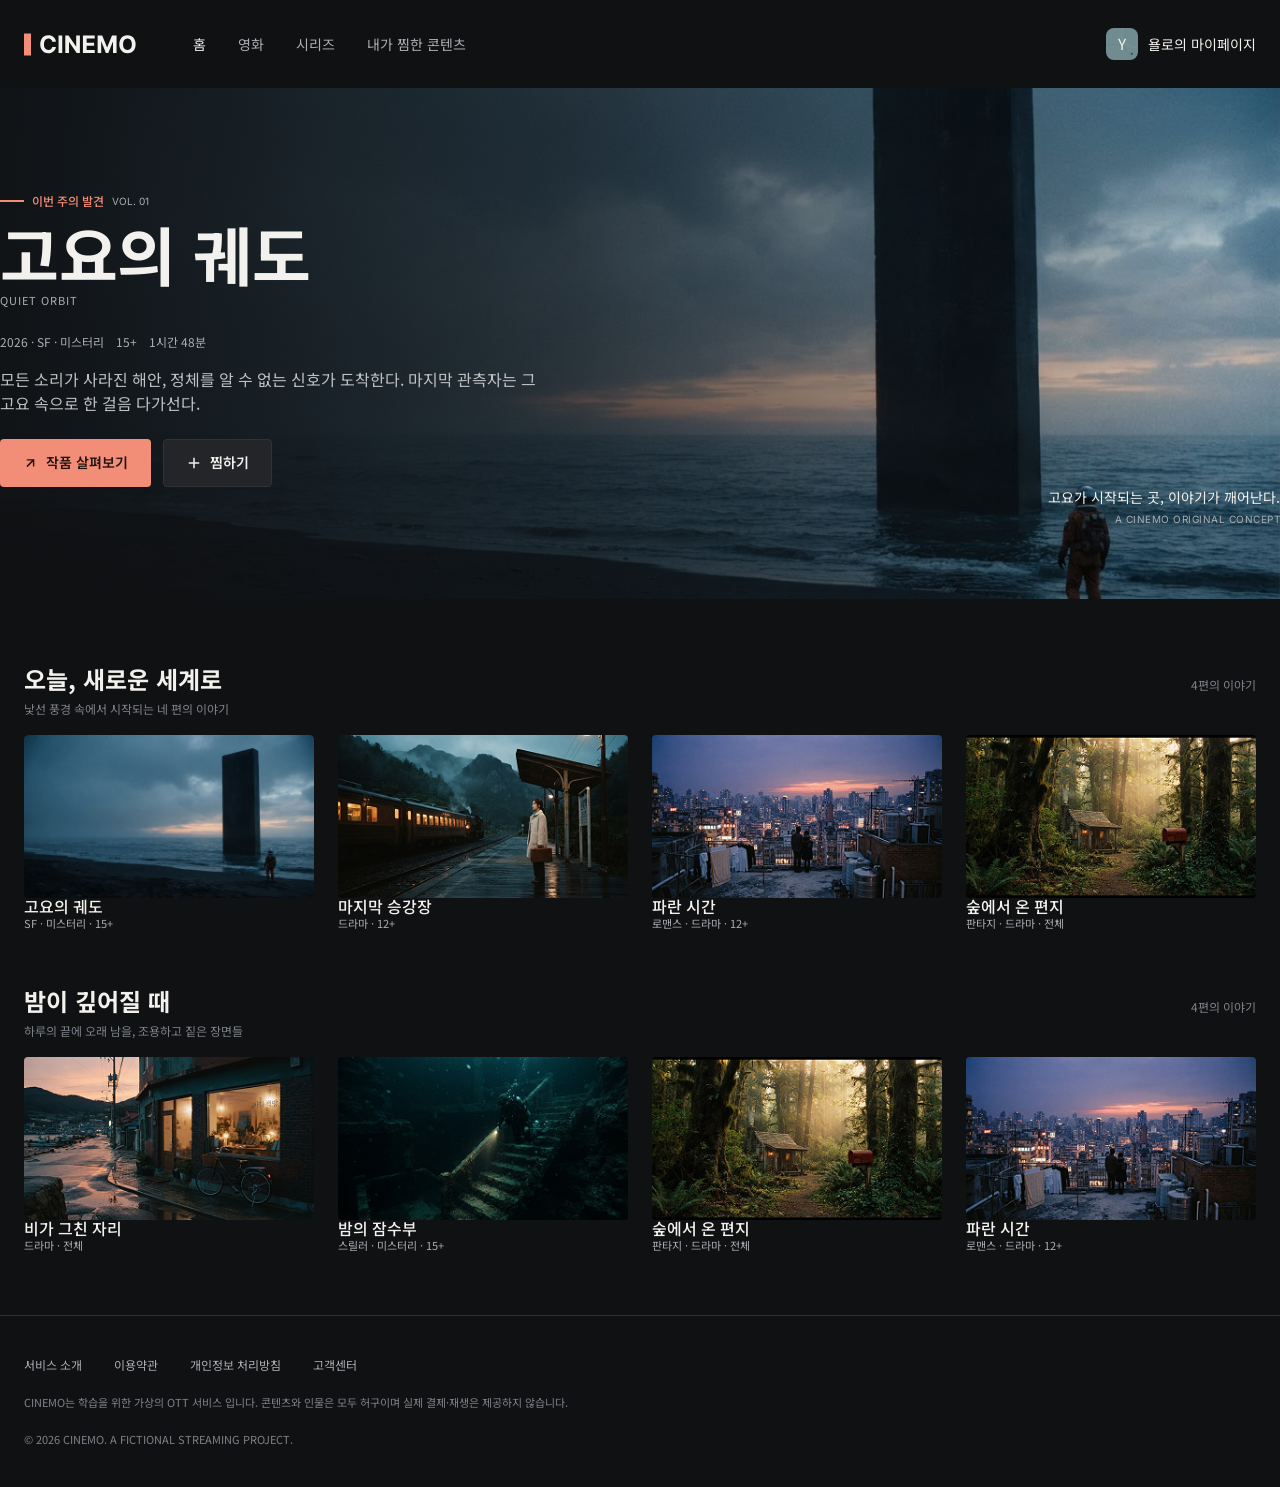
==== commit 421df4d3: "콰이어트스토리htmlcss수정" ====
--- a/index.html
+++ b/index.html
@@ -135,11 +135,10 @@
               찜하기
             </button>
           </div>
-        </div>
-
-        <div class="main-quiet-story">
-          <span>고요가 시작되는 곳, 이야기가 깨어난다.</span>
-          <p>A CINEMO ORIGINAL CONCEPT</p>
+          <div class="main-quiet-story">
+            <span>고요가 시작되는 곳, 이야기가 깨어난다.</span>
+            <p>A CINEMO ORIGINAL CONCEPT</p>
+          </div>
         </div>
       </section>
       <section class="collections">
--- a/styles/style.css
+++ b/styles/style.css
@@ -364,7 +364,7 @@
 
 .collections {
   width: 100%;
-  max-width: 100%;
+  max-width: 1362px;
   display: flex;
   flex-direction: column;
   margin: 0 auto;
@@ -379,7 +379,7 @@
 .collections .collection-heading {
   display: flex;
   justify-content: space-between;
-  align-items: flex-start;
+  align-items: center;
   margin-bottom: 20px;
   width: 100%;
 }
@@ -497,6 +497,8 @@
     padding: 0 40px 36px;
     overflow-x: auto;
     min-height: 250px;
+    scrollbar-width: thin;
+    scrollbar-color: #7e8289 #232529;
   }
 }
 
@@ -513,6 +515,9 @@
   .collections .collection-heading {
     padding: 0 24px;
     margin-bottom: 18px;
+    align-items: flex-start;
+    flex-direction: column;
+    gap: 18px;
   }
 
   .collections .collection-heading p {
@@ -521,7 +526,7 @@
 
   .collections .collection-list {
     gap: 16px;
-    padding: 0 24px 18px;
+    padding: 0 18px;
     overflow-x: auto;
   }
 
@@ -595,16 +600,17 @@
 }
 .profile-card {
   position: relative;
-  width: 152px;
-  height: 152px;
+  max-width: 152px;
+  width: 100%;
+
   border-radius: 8px;
-  background: #7b8c75;
   isolation: isolate;
   display: flex;
   flex-direction: column;
   align-items: center;
   justify-content: center;
   padding: 0px;
+  aspect-ratio: 1/1;
 }
 
 .profile-initial {
@@ -769,7 +775,7 @@
   .profile-container {
     height: auto;
     min-height: auto;
-    padding: 40px 20px;
+    padding: 40px 16px;
   }
 
   .profile-title {
@@ -799,7 +805,7 @@
 }
 /* my-page css 시작 */
 .my-page-main {
-  max-width: 1440px;
+  max-width: 1362px;
   display: flex;
   flex-direction: column;
   margin: 0 auto;
@@ -1129,10 +1135,6 @@
 /* 마이페이지모바일 */
 
 @media (max-width: 767px) {
-  .my-collections {
-    max-width: 342px;
-  }
-
   .my-collections > div {
     height: 24px;
     margin-bottom: 24px;
@@ -1151,23 +1153,21 @@
   }
 
   .my-collections .collection-list {
-    display: flex;
+    display: grid;
+    grid-template-columns: repeat(2, 1fr);
     flex-wrap: wrap;
     column-gap: 16px;
     row-gap: 24px;
   }
 
-  .my-collections .collection-item {
-    width: 163px;
-  }
-
   .my-collections .thumbnail-wrapper {
     margin-bottom: 12px;
   }
 
   .my-collections .collection-item img {
-    width: 163px;
+    /* width: 163px;
     height: 92px;
+     */
     border-radius: 4px;
   }
 }
@@ -1178,7 +1178,8 @@
   }
 
   .my-collections .collection-list {
-    display: flex;
+    display: grid;
+    grid-template-columns: repeat(2, 1fr);
     flex-wrap: wrap;
     gap: 24px 16px;
   }
@@ -1269,7 +1270,7 @@
 .main-hero-inner {
   max-width: var(--max-width);
   margin: 0 auto;
-  padding: 104px 64px 72px 0px;
+  padding: 104px 0px 72px 0px;
   width: 100%;
   display: flex;
   flex-direction: column;
@@ -1372,9 +1373,6 @@
   background-color: rgba(255, 255, 255, 0.1);
 }
 .main-quiet-story {
-  position: absolute;
-  right: 120px;
-  bottom: 24px;
   text-align: right;
 }
 .main-quiet-story span {
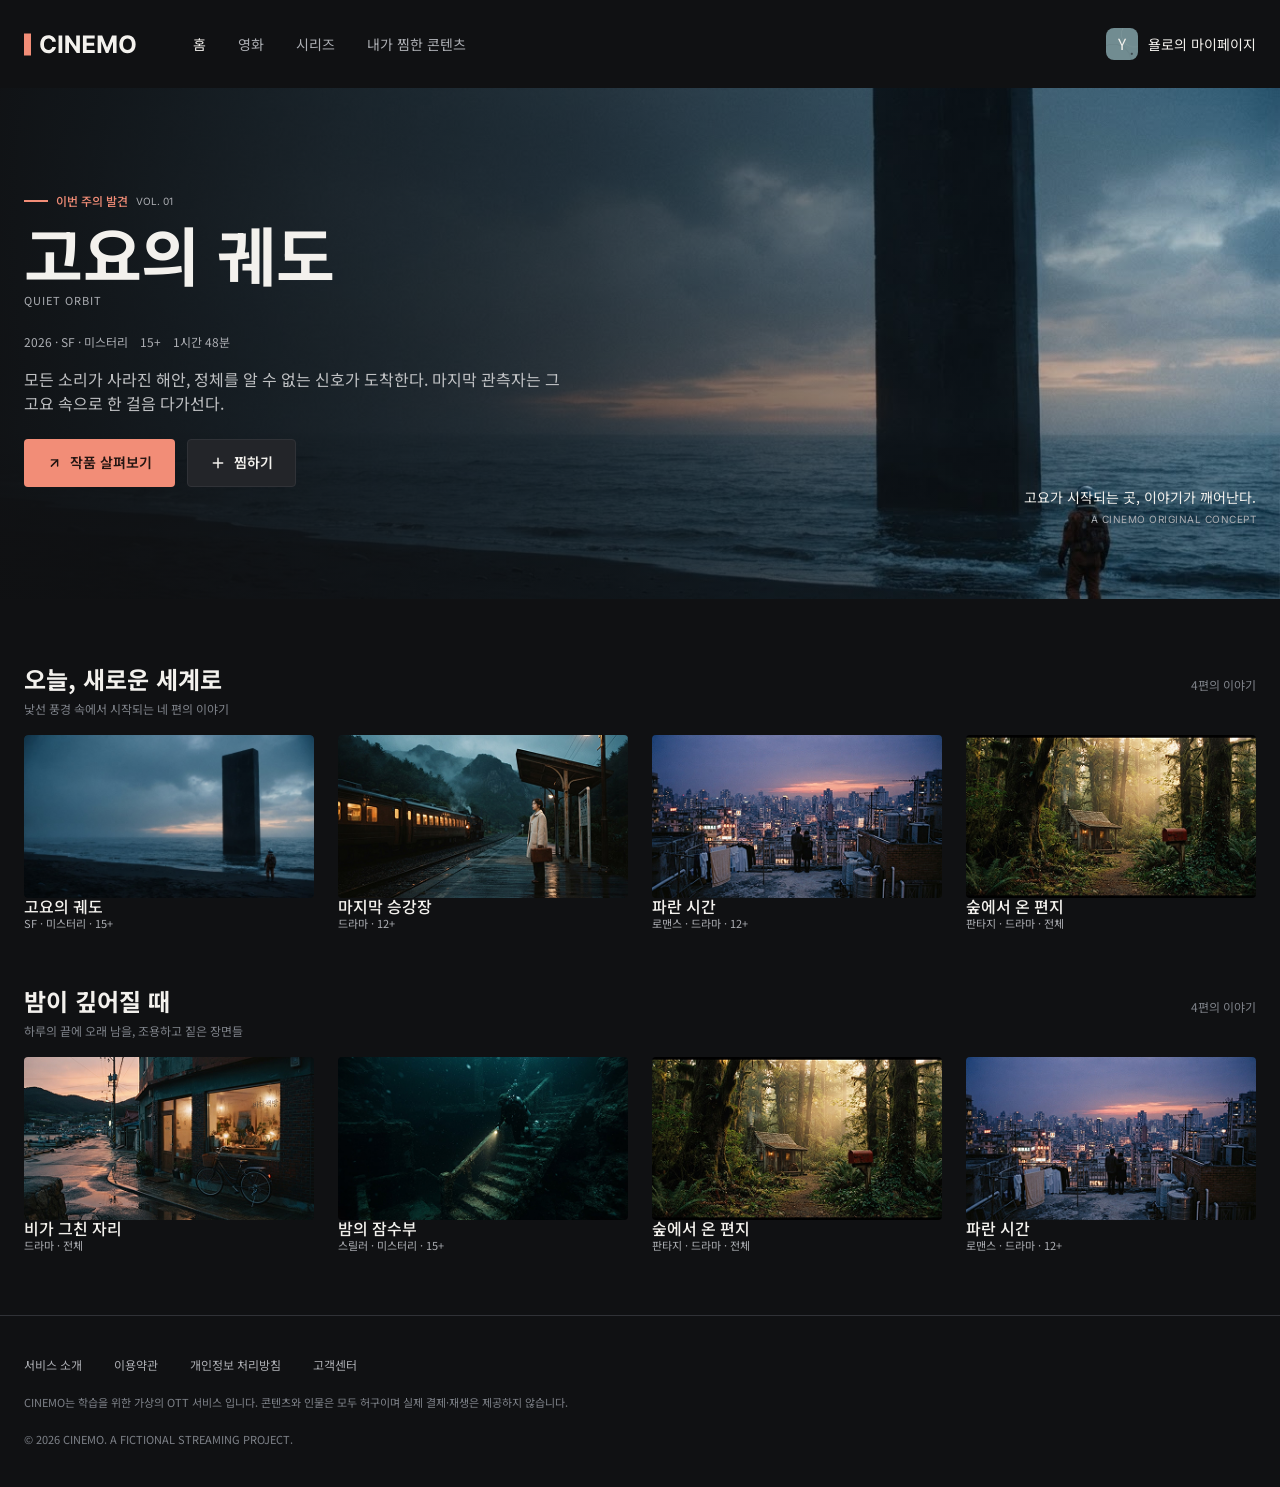
==== commit d18b2b20: "final제발" ====
--- a/index.html
+++ b/index.html
@@ -66,7 +66,7 @@
       </div>
     </header>
     <main>
-      <section class="main-hero">
+      <section class="main-hero" style="padding: 0 24px">
         <div class="main-hero-inner">
           <div class="main-week">
             <svg
--- a/styles/style.css
+++ b/styles/style.css
@@ -489,14 +489,13 @@
   }
 
   .collections .collection-heading {
-    padding: 0 40px;
     margin-bottom: 16px;
   }
 
   .collections .collection-list {
-    padding: 0 40px 36px;
+    padding: 0 0px 36px;
     overflow-x: auto;
-    min-height: 250px;
+    min-height: auto;
     scrollbar-width: thin;
     scrollbar-color: #7e8289 #232529;
   }
@@ -526,6 +525,7 @@
 
   .collections .collection-list {
     gap: 16px;
+    min-height: auto;
     padding: 0 18px;
     overflow-x: auto;
   }
@@ -1242,6 +1242,7 @@
   box-sizing: border-box;
 
   width: 100%;
+  padding: 0 24px;
   background-color: #101113;
 
   background-image: url(../assets/main-banner.jpg);
@@ -1391,7 +1392,7 @@
 @media (min-width: 768px) and (max-width: 1023px) {
   .main-hero {
     max-width: 100%;
-    padding: 40px 40px;
+    padding: 40px 24px;
     min-height: 560px;
   }
 
@@ -1415,8 +1416,8 @@
     justify-content: flex-end;
     padding-top: 8px;
     padding-bottom: 40px;
-    padding-left: 20px;
-    padding-right: 20px;
+    padding-left: 16px;
+    padding-right: 16px;
   }
 
   .main-hero::after {
@@ -1433,15 +1434,6 @@
     pointer-events: none;
   }
 
-  .main-week,
-  .main-hero-content,
-  .main-hero-intro,
-  .main-topic,
-  .main-btns {
-    padding-left: 20px;
-    padding-right: 20px;
-  }
-
   .main-week {
     margin-top: 24px;
   }
